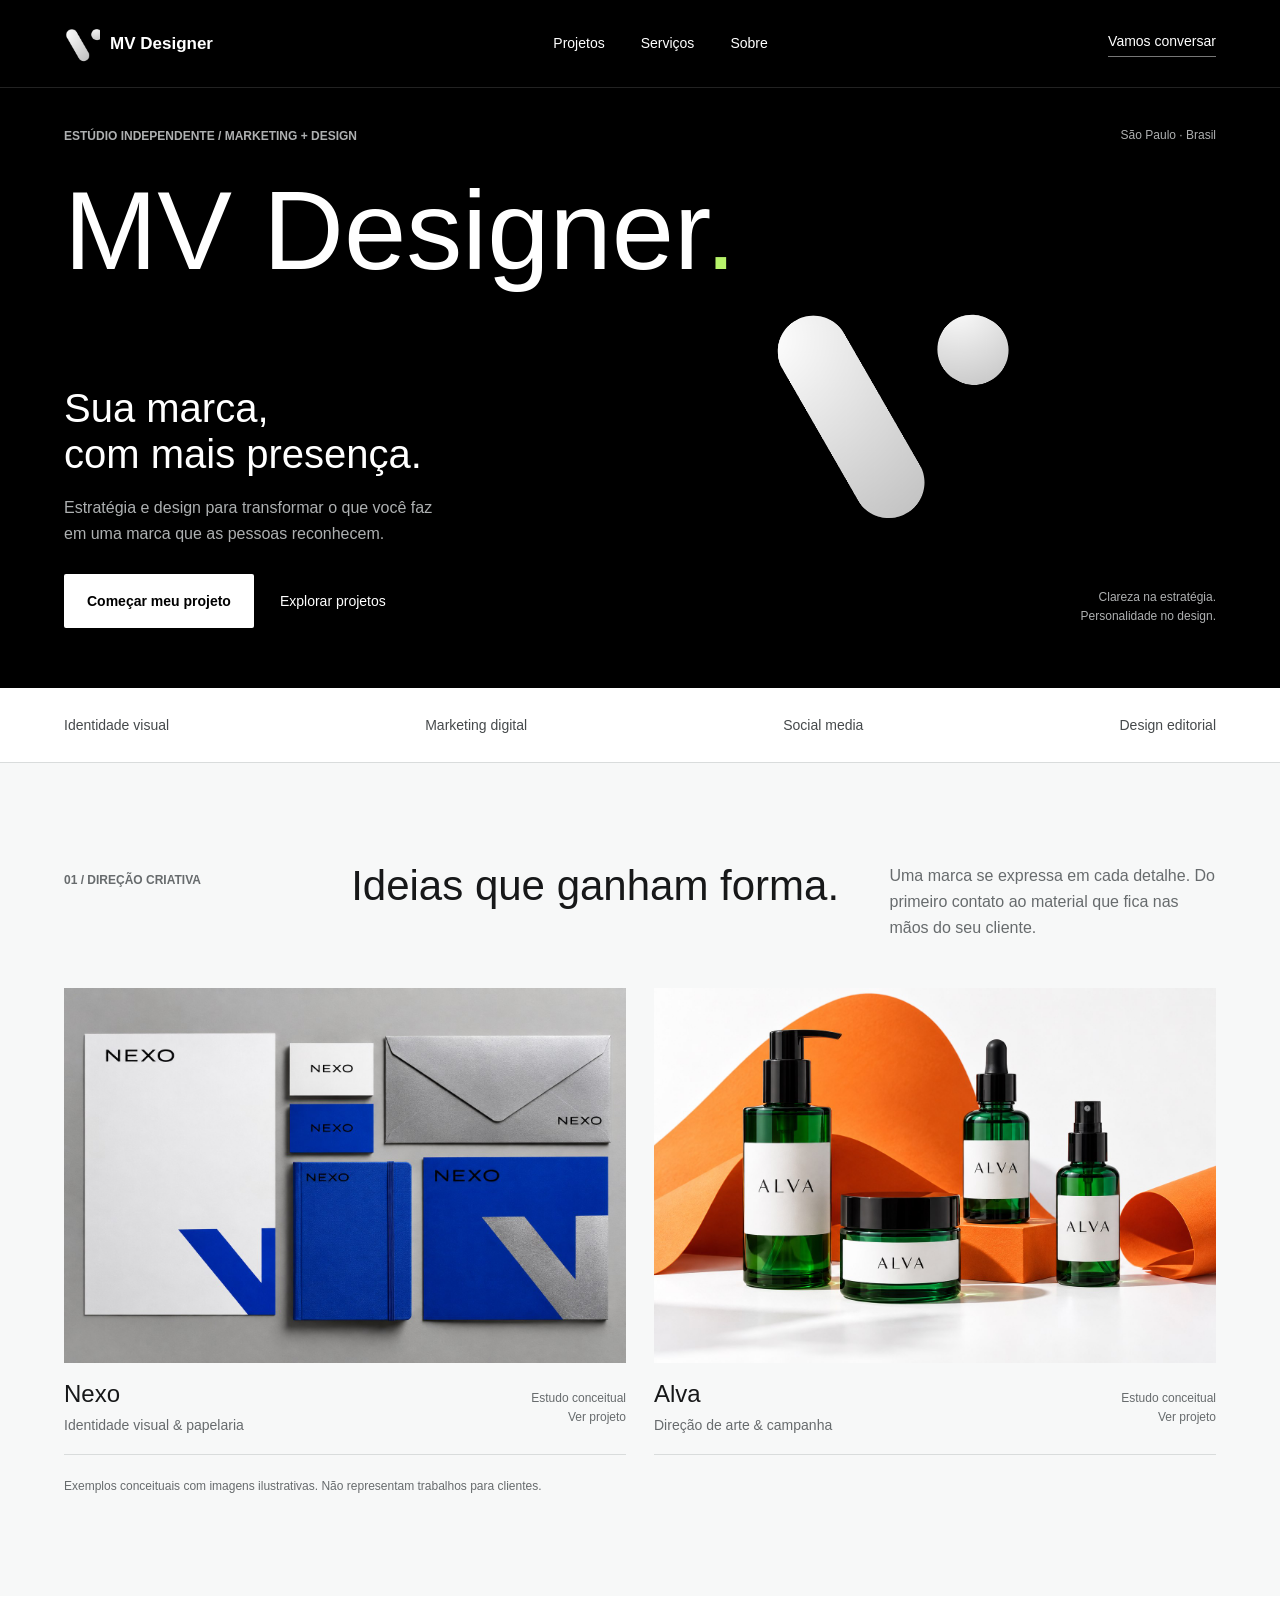
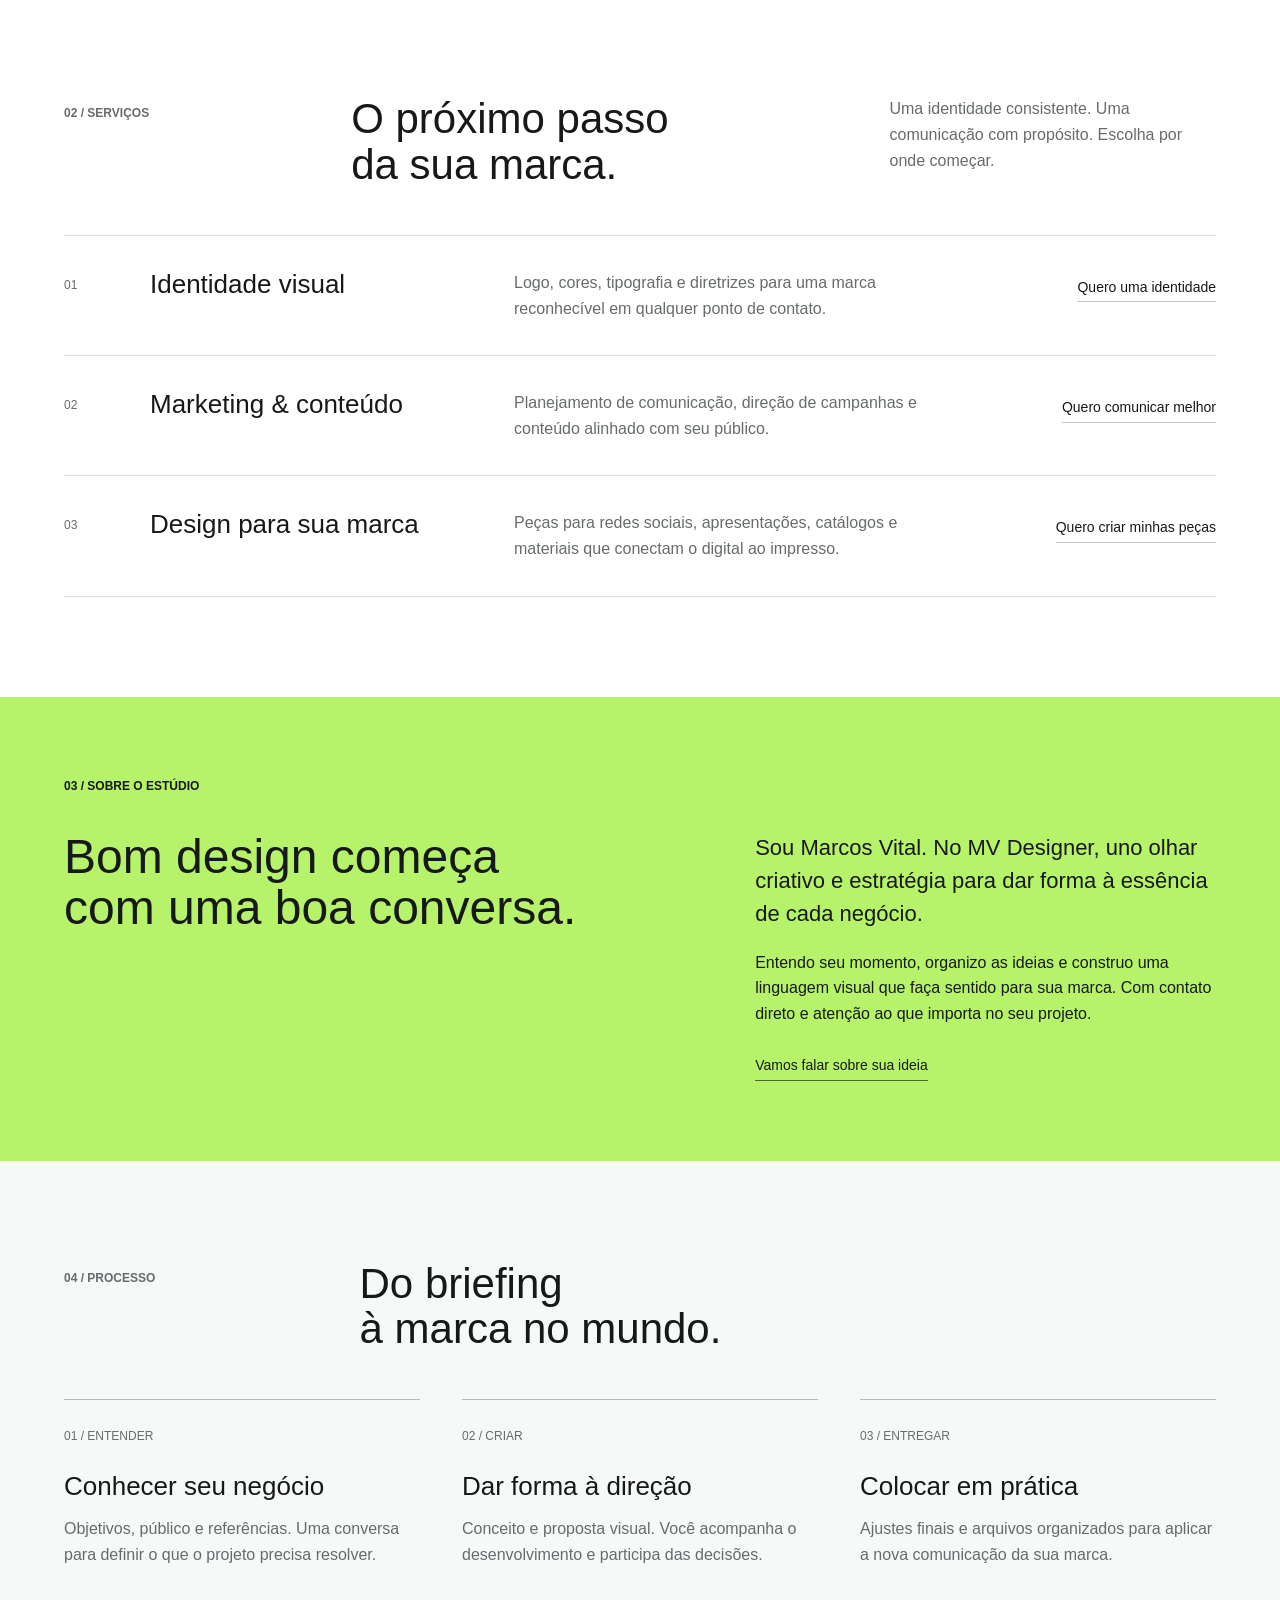
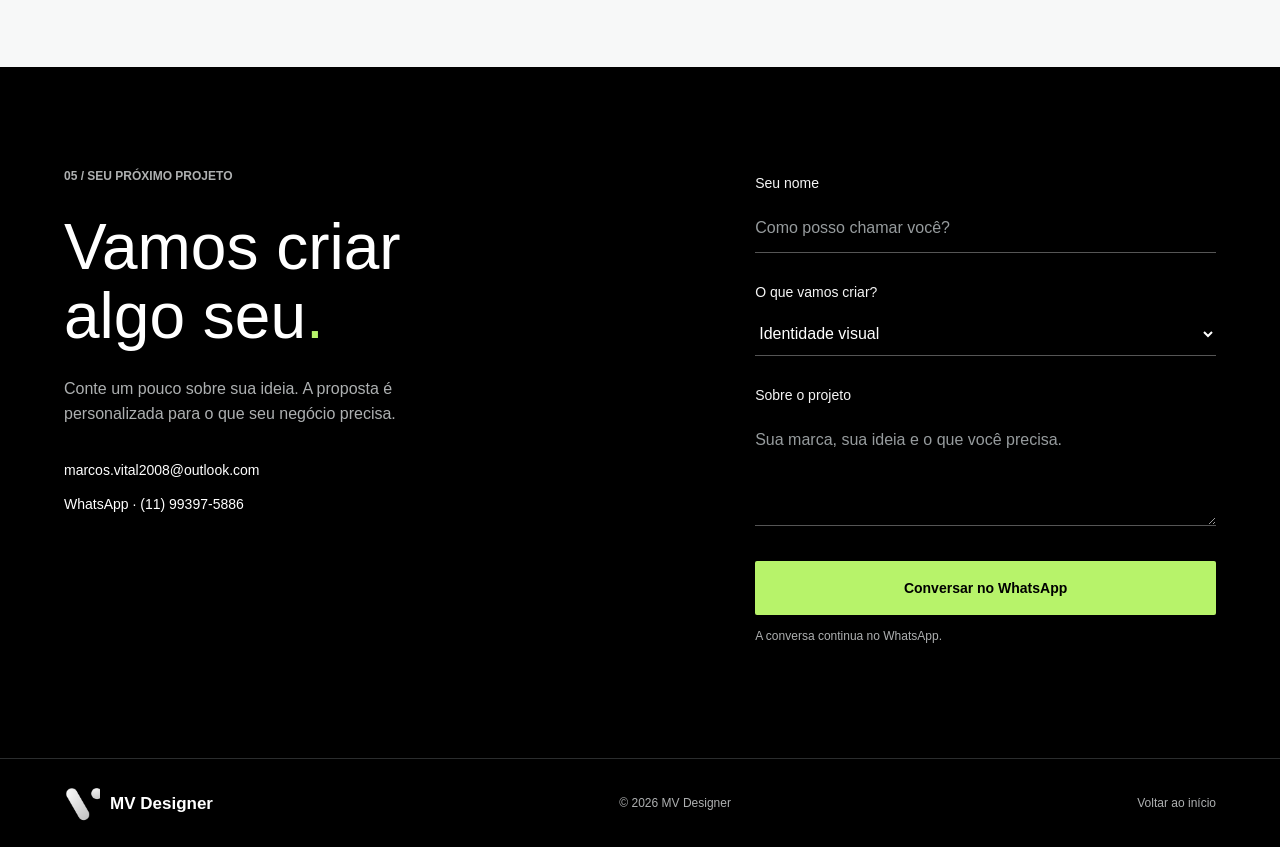
==== index.html @ a76a2c92 "Create MV Designer marketing and design website" ====
<!doctype html>
<html lang="pt-BR">
<head>
  <meta charset="utf-8">
  <meta name="viewport" content="width=device-width, initial-scale=1">
  <meta name="theme-color" content="#000000">
  <meta name="description" content="MV Designer: identidade visual, design e marketing para dar clareza à sua marca. Conheça os serviços e solicite um orçamento.">
  <title>MV Designer | Marketing & Design</title>
  <link rel="icon" type="image/png" href="assets/logo.png">
  <link rel="stylesheet" href="styles.css">
</head>
<body>
  <a class="skip-link" href="#conteudo">Pular para o conteúdo</a>
  <header class="site-header">
    <div class="scroll-progress" aria-hidden="true"></div>
    <a class="brand" href="#inicio" aria-label="MV Designer, início"><span class="brand-mark"><img src="assets/logo.png" alt="" width="1080" height="1080"></span><span>MV Designer</span></a>
    <nav class="desktop-nav" aria-label="Navegação principal"><a href="#projetos">Projetos</a><a href="#servicos">Serviços</a><a href="#sobre">Sobre</a></nav>
    <a class="header-cta" href="#contato">Vamos conversar</a>
    <button class="menu-toggle" type="button" aria-label="Abrir menu" aria-controls="mobile-menu" aria-expanded="false"><span></span><span></span></button>
    <nav class="mobile-nav" id="mobile-menu" aria-label="Navegação móvel" hidden><a href="#projetos">Projetos</a><a href="#servicos">Serviços</a><a href="#sobre">Sobre</a><a href="#contato">Vamos conversar</a></nav>
  </header>
  <main id="conteudo">
    <section class="hero" id="inicio" aria-labelledby="hero-title">
      <img class="hero-logo" src="assets/logo.png" alt="" width="1080" height="1080" fetchpriority="high">
      <div class="hero-top"><p class="eyebrow">ESTÚDIO INDEPENDENTE / MARKETING + DESIGN</p><span class="hero-index">São Paulo · Brasil</span></div>
      <h1 id="hero-title">MV Designer<span class="title-period">.</span></h1>
      <div class="hero-bottom"><div class="hero-copy"><h2>Sua marca,<br>com mais presença.</h2><p>Estratégia e design para transformar o que você faz em uma marca que as pessoas reconhecem.</p><div class="hero-actions"><a class="button button-light" href="#contato">Começar meu projeto</a><a class="text-link" href="#projetos">Explorar projetos</a></div></div><p class="hero-caption">Clareza na estratégia.<br>Personalidade no design.</p></div>
    </section>
    <div class="expertise-band" aria-label="Especialidades"><span>Identidade visual</span><span>Marketing digital</span><span>Social media</span><span>Design editorial</span></div>
    <section class="section projects" id="projetos" aria-labelledby="projects-title">
      <div class="section-heading"><p class="eyebrow">01 / DIREÇÃO CRIATIVA</p><h2 id="projects-title">Ideias que ganham forma.</h2><p>Uma marca se expressa em cada detalhe. Do primeiro contato ao material que fica nas mãos do seu cliente.</p></div>
      <div class="project-grid">
        <article class="project-card"><button type="button" class="project-open" data-project="nexo" aria-label="Ver estudo conceitual Nexo"><div class="project-image"><img src="assets/nexo.jpg" alt="Papelaria Nexo em azul, branco e prata, com cartões e envelope" width="1536" height="1024" loading="lazy"></div><div class="project-info"><div><h3>Nexo</h3><p>Identidade visual & papelaria</p></div><span>Estudo conceitual<br>Ver projeto</span></div></button></article>
        <article class="project-card"><button type="button" class="project-open" data-project="alva" aria-label="Ver estudo conceitual Alva"><div class="project-image"><img src="assets/alva.jpg" alt="Conceito Alva com frascos verdes e composição laranja em fundo branco" width="1536" height="1024" loading="lazy"></div><div class="project-info"><div><h3>Alva</h3><p>Direção de arte & campanha</p></div><span>Estudo conceitual<br>Ver projeto</span></div></button></article>
      </div>
      <p class="project-note">Exemplos conceituais com imagens ilustrativas. Não representam trabalhos para clientes.</p>
    </section>
    <section class="section services" id="servicos" aria-labelledby="services-title"><div class="section-heading"><p class="eyebrow">02 / SERVIÇOS</p><h2 id="services-title">O próximo passo<br>da sua marca.</h2><p>Uma identidade consistente. Uma comunicação com propósito. Escolha por onde começar.</p></div><div class="service-list"><article class="service-row"><span class="service-number">01</span><h3>Identidade visual</h3><p>Logo, cores, tipografia e diretrizes para uma marca reconhecível em qualquer ponto de contato.</p><a class="service-link" href="#contato" data-service="Identidade visual">Quero uma identidade</a></article><article class="service-row"><span class="service-number">02</span><h3>Marketing & conteúdo</h3><p>Planejamento de comunicação, direção de campanhas e conteúdo alinhado com seu público.</p><a class="service-link" href="#contato" data-service="Marketing e conteúdo">Quero comunicar melhor</a></article><article class="service-row"><span class="service-number">03</span><h3>Design para sua marca</h3><p>Peças para redes sociais, apresentações, catálogos e materiais que conectam o digital ao impresso.</p><a class="service-link" href="#contato" data-service="Design gráfico e editorial">Quero criar minhas peças</a></article></div></section>
    <section class="section about" id="sobre" aria-labelledby="about-title"><p class="eyebrow">03 / SOBRE O ESTÚDIO</p><div class="about-layout"><h2 id="about-title">Bom design começa<br>com uma boa conversa.</h2><div><p class="about-lead">Sou Marcos Vital. No MV Designer, uno olhar criativo e estratégia para dar forma à essência de cada negócio.</p><p>Entendo seu momento, organizo as ideias e construo uma linguagem visual que faça sentido para sua marca. Com contato direto e atenção ao que importa no seu projeto.</p><a class="text-link" href="#contato">Vamos falar sobre sua ideia</a></div></div></section>
    <section class="section process" aria-labelledby="process-title"><div class="section-heading"><p class="eyebrow">04 / PROCESSO</p><h2 id="process-title">Do briefing<br>à marca no mundo.</h2></div><ol class="process-list"><li><span>01 / ENTENDER</span><h3>Conhecer seu negócio</h3><p>Objetivos, público e referências. Uma conversa para definir o que o projeto precisa resolver.</p></li><li><span>02 / CRIAR</span><h3>Dar forma à direção</h3><p>Conceito e proposta visual. Você acompanha o desenvolvimento e participa das decisões.</p></li><li><span>03 / ENTREGAR</span><h3>Colocar em prática</h3><p>Ajustes finais e arquivos organizados para aplicar a nova comunicação da sua marca.</p></li></ol></section>
    <section class="section contact" id="contato" aria-labelledby="contact-title"><div class="contact-intro"><p class="eyebrow">05 / SEU PRÓXIMO PROJETO</p><h2 id="contact-title">Vamos criar<br>algo seu<span>.</span></h2><p>Conte um pouco sobre sua ideia. A proposta é personalizada para o que seu negócio precisa.</p><a class="contact-detail" href="mailto:marcos.vital2008@outlook.com">marcos.vital2008@outlook.com</a><a class="contact-detail" href="https://wa.me/5511993975886" target="_blank" rel="noopener noreferrer">WhatsApp · (11) 99397-5886</a></div><form id="brief-form" class="brief-form"><div class="field"><label for="name">Seu nome</label><input id="name" name="name" autocomplete="name" placeholder="Como posso chamar você?" maxlength="100" required></div><div class="field"><label for="service">O que vamos criar?</label><select id="service" name="service"><option>Identidade visual</option><option>Marketing e conteúdo</option><option>Design gráfico e editorial</option><option>Um projeto completo</option><option>Ainda quero conversar</option></select></div><div class="field"><label for="message">Sobre o projeto</label><textarea id="message" name="message" rows="3" maxlength="2000" placeholder="Sua marca, sua ideia e o que você precisa." required></textarea></div><button class="button button-accent" type="submit">Conversar no WhatsApp</button><p class="form-note">A conversa continua no WhatsApp.</p><p class="form-status" id="form-status" role="status"></p></form></section>
  </main>
  <footer class="site-footer"><a class="brand" href="#inicio"><span class="brand-mark"><img src="assets/logo.png" alt="" width="1080" height="1080" loading="lazy"></span><span>MV Designer</span></a><p>© <span id="year">2026</span> MV Designer</p><a href="#inicio">Voltar ao início</a></footer>
  <dialog id="project-dialog" class="project-dialog" aria-labelledby="dialog-title"><button class="dialog-close" type="button" aria-label="Fechar projeto"><span></span><span></span></button><img id="dialog-image" src="assets/logo.png" alt="" width="1536" height="1024"><div class="dialog-content"><p class="eyebrow">ESTUDO CONCEITUAL</p><h2 id="dialog-title"></h2><p id="dialog-description"></p><a class="button button-dark" href="#contato" id="dialog-contact">Quero um projeto assim</a></div></dialog>
  <script src="script.js" defer></script>
</body>
</html>
---- styles.css ----
:root{--black:#000;--ink:#171819;--paper:#f7f8f8;--white:#fff;--muted:#676b6d;--line:#d9dcdc;--accent:#b7f36a;--ease:cubic-bezier(.22,1,.36,1)}
*{box-sizing:border-box;letter-spacing:0}html{scroll-behavior:smooth;scroll-padding-top:90px}body{margin:0;background:var(--paper);color:var(--ink);font-family:Arial,Helvetica,sans-serif;font-size:16px;line-height:1.6}button,input,select,textarea{font:inherit}button,a,input,select,textarea{-webkit-tap-highlight-color:transparent}button,a{touch-action:manipulation}a{color:inherit;text-decoration:none}button{cursor:pointer}img{display:block;max-width:100%}h1,h2,h3,p{margin:0}h1,h2,h3{line-height:1.08;font-weight:500}a:focus-visible,button:focus-visible{outline:3px solid #619526;outline-offset:6px}input:focus-visible,select:focus-visible,textarea:focus-visible{outline:2px solid var(--accent);outline-offset:4px}.skip-link{position:fixed;top:8px;left:8px;padding:12px 20px;background:var(--accent);color:#000;z-index:100;transform:translateY(-160%)}.skip-link:focus{transform:translateY(0)}[hidden]{display:none!important}
.site-header{height:88px;background:var(--black);color:var(--white);display:flex;align-items:center;justify-content:space-between;padding:0 5%;position:sticky;top:0;z-index:20;border-bottom:1px solid #222}.brand{display:flex;align-items:center;gap:10px;font-weight:600;font-size:17px;white-space:nowrap}.brand-mark{position:relative;display:block;width:36px;height:36px;overflow:hidden;flex:none}.brand-mark img{width:88px;height:88px;max-width:none;position:absolute;left:-21px;top:-27px}.desktop-nav{display:flex;gap:36px;font-size:14px}.desktop-nav a,.header-cta,.text-link,.service-link,.site-footer>a:last-child{position:relative}.desktop-nav a:after,.header-cta:after,.text-link:after,.service-link:after{content:"";position:absolute;left:0;bottom:-5px;width:100%;height:1px;background:currentColor;transform:scaleX(0);transform-origin:left;transition:transform .3s}.desktop-nav a:hover:after,.header-cta:hover:after,.text-link:hover:after,.service-link:hover:after{transform:scaleX(1)}.header-cta{font-size:14px;border-bottom:1px solid #777;padding-bottom:4px}.menu-toggle{display:none;background:none;border:0;color:inherit;width:44px;height:44px;padding:10px}.menu-toggle span{display:block;width:24px;height:1px;margin:7px 0;background:currentColor;transition:transform .25s}.mobile-nav{position:absolute;top:100%;left:0;right:0;background:#000;border-bottom:1px solid #333;padding:24px 6%;display:grid;gap:18px}.menu-toggle[aria-expanded=true] span:first-child{transform:translateY(4px) rotate(45deg)}.menu-toggle[aria-expanded=true] span:last-child{transform:translateY(-4px) rotate(-45deg)}
.hero{position:relative;isolation:isolate;background:var(--black);color:var(--white);padding:38px 5% 46px;min-height:600px;overflow:hidden}.hero-logo{position:absolute;z-index:-1;right:7%;top:35px;width:560px;height:560px;object-fit:contain;pointer-events:none}.hero-top{display:flex;align-items:center;justify-content:space-between;gap:20px}.eyebrow{font-size:12px;font-weight:600;line-height:1.5}.hero-top .eyebrow,.hero-index{color:#aeb0b1}.hero-index{font-size:12px}.hero h1{font-size:112px;font-weight:500;line-height:1.15;margin-top:22px;position:relative}.title-period{color:var(--accent)}.hero-bottom{display:flex;align-items:flex-end;justify-content:space-between;gap:32px;margin-top:90px}.hero-copy{max-width:460px}.hero-copy h2{font-size:40px;line-height:1.14;margin-bottom:18px}.hero-copy p{color:#adb0b1;max-width:390px;font-size:16px}.hero-actions{display:flex;align-items:center;gap:26px;margin-top:28px}.button{display:inline-flex;align-items:center;justify-content:center;padding:16px 22px;min-height:54px;font-size:14px;font-weight:600;border:1px solid transparent;border-radius:2px;text-align:center;line-height:1.35;transition:background .25s,transform .25s;max-width:100%}.button:hover{transform:translateY(-3px)}.button-light{background:#fff;color:#000}.button-light:hover{background:var(--accent)}.button-accent{background:var(--accent);color:#000}.button-accent:hover{background:#ccff92}.button-dark{background:#000;color:#fff}.text-link{font-size:14px;display:inline-block}.hero-caption{font-size:12px;text-align:right;color:#aeb0b1;padding-bottom:2px}.expertise-band{display:flex;justify-content:space-between;gap:20px;padding:26px 5%;border-bottom:1px solid var(--line);font-size:14px;color:#45494b;background:#fff}.expertise-band span{white-space:nowrap}
.section{padding:100px 5%;scroll-margin-top:10px}.section-heading{display:grid;grid-template-columns:1fr 2fr 1.3fr;align-items:start;gap:36px;margin-bottom:48px}.section-heading .eyebrow{padding-top:8px;color:var(--muted)}.section-heading h2{font-size:42px;max-width:600px}.section-heading>p:last-child{color:var(--muted);font-size:16px}.project-grid{display:grid;grid-template-columns:1fr 1fr;gap:28px}.project-card{min-width:0}.project-open{display:block;width:100%;padding:0;border:0;text-align:left;background:transparent;color:inherit}.project-image{overflow:hidden;aspect-ratio:3/2;background:#dce0e1}.project-image img{width:100%;height:100%;object-fit:cover;transition:transform .8s var(--ease)}.project-open:hover img{transform:scale(1.045)}.project-info{display:flex;justify-content:space-between;gap:20px;padding:18px 0;border-bottom:1px solid var(--line)}.project-info h3{font-size:24px;margin-bottom:7px}.project-info p{font-size:14px;color:var(--muted)}.project-info>span{font-size:12px;color:var(--muted);align-self:center;text-align:right}.project-note{font-size:12px;color:var(--muted);margin-top:22px}.services{background:#fff}.service-list{border-top:1px solid var(--line)}.service-row{display:grid;grid-template-columns:60px 1.3fr 1.6fr 1fr;gap:26px;padding:34px 0;border-bottom:1px solid var(--line);align-items:start;transition:padding .3s}.service-number{font-size:12px;color:var(--muted);padding-top:6px}.service-row h3{font-size:26px;line-height:1.15}.service-row p{color:var(--muted);max-width:460px}.service-link{font-size:14px;justify-self:end;margin-top:6px;padding-bottom:3px;border-bottom:1px solid #c3c7c7}.about{background:var(--accent);padding-top:80px;padding-bottom:80px}.about>.eyebrow{margin-bottom:36px}.about-layout{display:grid;grid-template-columns:1.2fr 1fr;gap:12%}.about h2{font-size:48px}.about-layout p{max-width:520px}.about-lead{font-size:22px;line-height:1.5;margin-bottom:20px}.about .text-link{margin-top:28px;border-bottom:1px solid #4c692e;padding-bottom:3px}.process .section-heading{grid-template-columns:1fr 3.3fr}.process-list{list-style:none;padding:0;margin:0;display:grid;grid-template-columns:repeat(3,1fr);gap:42px}.process-list li{border-top:1px solid #b5b9b9;padding-top:22px}.process-list span{font-size:12px;color:var(--muted)}.process-list h3{font-size:26px;margin:24px 0 16px}.process-list p{max-width:390px;color:var(--muted)}
.contact{display:grid;grid-template-columns:1.2fr 1fr;gap:12%;background:#000;color:#fff}.contact .eyebrow{color:#aeb0b1;margin-bottom:28px}.contact h2{font-size:64px;margin-bottom:24px}.contact h2 span{color:var(--accent)}.contact-intro>p:not(.eyebrow){color:#adb0b1;max-width:360px;margin-bottom:32px}.contact-detail{display:block;max-width:100%;overflow-wrap:anywhere;font-size:14px;margin-top:12px}.contact-detail:hover{text-decoration:underline}.brief-form{padding-top:5px}.field{margin-bottom:28px}.field label{display:block;font-size:14px;margin-bottom:9px;color:#f5f5f5}.field input,.field select,.field textarea{width:100%;background:#000;border:0;border-bottom:1px solid #555;border-radius:0;color:#fff;padding:12px 0;line-height:1.5}.field textarea{resize:vertical;min-height:110px}.field input::placeholder,.field textarea::placeholder{color:#969b9d;opacity:1}.field select{padding-right:25px}.brief-form .button{width:100%}.form-note{color:#aeb0b1;font-size:12px;margin-top:12px}.form-status{font-size:14px;color:var(--accent);margin-top:12px}.site-footer{background:#000;color:#aeb0b1;border-top:1px solid #2b2d2e;display:flex;align-items:center;justify-content:space-between;padding:26px 5%;gap:24px}.site-footer .brand{color:#fff}.site-footer p,.site-footer>a:last-child{font-size:12px}.site-footer>a:last-child:hover{text-decoration:underline}
.project-dialog{padding:0;border:0;border-radius:4px;max-width:820px;width:calc(100% - 40px);max-height:90svh;overflow:auto;background:#fff;color:var(--ink)}.project-dialog::backdrop{background:rgba(0,0,0,.8);backdrop-filter:blur(5px)}.project-dialog>img{width:100%;aspect-ratio:3/2;object-fit:cover}.dialog-content{padding:30px}.dialog-content h2{font-size:34px;margin:12px 0 18px}.dialog-content>p:last-of-type{color:var(--muted);margin-bottom:25px}.dialog-close{position:absolute;right:14px;top:14px;width:44px;height:44px;background:#000;color:#fff;border:1px solid #666;border-radius:2px;display:flex;align-items:center;justify-content:center}.dialog-close span{position:absolute;width:18px;height:1px;background:currentColor;transform:rotate(45deg)}.dialog-close span:last-child{transform:rotate(-45deg)}body.dialog-open{overflow:hidden}
@media(min-width:1600px){.hero{min-height:690px;padding-top:44px}.hero h1{font-size:128px}.hero-bottom{margin-top:110px}.hero-logo{width:650px;height:650px;right:12%;top:25px}}
@media(max-width:1100px){.hero h1{font-size:88px}.hero-logo{right:0;width:500px;height:500px;top:45px}.hero-copy{max-width:400px}.section-heading{grid-template-columns:1fr 2fr}.section-heading>p:last-child{grid-column:2}.section-heading h2{font-size:38px}.service-row{grid-template-columns:40px 1fr 1.3fr}.service-link{grid-column:3;justify-self:start;margin-top:0}.about-layout,.contact{gap:7%}.about h2{font-size:40px}.contact h2{font-size:54px}}
@media(max-width:760px){html{scroll-padding-top:76px}.site-header{height:76px;padding:0 6%}.desktop-nav,.header-cta{display:none}.menu-toggle{display:block}.hero{padding:30px 6% 32px;min-height:650px}.hero-index,.hero-caption{display:none}.hero-top .eyebrow{font-size:12px;max-width:230px}.hero h1{font-size:54px;margin-top:20px;line-height:1.1}.hero-logo{width:320px;height:320px;right:-5px;top:112px}.hero-bottom{margin-top:220px}.hero-copy h2{font-size:32px;margin-bottom:14px}.hero-copy p{max-width:360px}.hero-actions{gap:20px;flex-wrap:wrap;margin-top:24px}.expertise-band{display:grid;grid-template-columns:1fr 1fr;gap:10px 18px;padding:22px 6%;font-size:12px}.section{padding:64px 6%}.section-heading,.process .section-heading{display:block;margin-bottom:32px}.section-heading .eyebrow{margin-bottom:20px;padding:0}.section-heading h2{font-size:34px;margin-bottom:22px}.section-heading>p:last-child{max-width:440px}.project-grid{grid-template-columns:1fr;gap:32px}.project-info h3{font-size:22px}.service-row{grid-template-columns:26px 1fr;gap:14px;padding:28px 0}.service-row h3{font-size:24px}.service-row p,.service-link{grid-column:2}.about-layout,.contact{grid-template-columns:1fr;gap:32px}.about h2{font-size:34px}.about-lead{font-size:20px}.process-list{grid-template-columns:1fr;gap:28px}.process-list h3{margin-top:15px;font-size:24px}.contact h2{font-size:48px}.contact-detail{font-size:14px}.brief-form{padding-top:12px}.site-footer{padding:26px 6%;display:grid;grid-template-columns:1fr auto;gap:22px}.site-footer .brand{grid-column:1/-1}.project-dialog{width:calc(100% - 24px)}.dialog-content{padding:24px}.dialog-content h2{font-size:28px}}
@media(max-width:380px){.hero h1{font-size:46px}.hero-actions{gap:18px}.hero{min-height:700px}.hero-logo{right:-25px}.hero-bottom{margin-top:220px}.button{padding:16px 18px}.hero-actions .text-link{font-size:14px}}
.scroll-progress{position:absolute;bottom:-1px;left:0;width:100%;height:2px;background:var(--accent);transform:scaleX(0);transform-origin:left;pointer-events:none}.hero-logo{transform:translateY(var(--parallax,0px))}.has-motion .hero-top,.has-motion .hero h1,.has-motion .hero-copy,.has-motion .hero-caption{animation:enter .95s var(--ease) both}.has-motion .hero-top{animation-delay:.08s}.has-motion .hero h1{animation-delay:.2s}.has-motion .hero-copy{animation-delay:.38s}.has-motion .hero-caption{animation-delay:.5s}.has-motion .hero-logo{animation:logo-enter 1.3s ease both}.has-motion .reveal{opacity:0;transform:translateY(28px);transition:opacity .8s var(--ease),transform .8s var(--ease);transition-delay:var(--reveal-delay,0ms)}.has-motion .reveal.is-visible{opacity:1;transform:translateY(0)}@keyframes enter{from{opacity:0;transform:translateY(28px)}to{opacity:1;transform:translateY(0)}}@keyframes logo-enter{from{opacity:0}to{opacity:1}}
@media(max-width:760px){.hero-top .eyebrow{max-width:none}}
@media(max-width:760px) and (max-height:740px){.hero{padding-top:24px;padding-bottom:24px;min-height:0}.hero h1{font-size:46px}.hero-logo{width:250px;height:250px;top:90px;right:0}.hero-bottom{margin-top:110px}.hero-copy h2{font-size:28px}.hero-actions{margin-top:20px}}
@media(max-width:350px){.hero h1{font-size:42px}.hero-actions{gap:14px}}
@media(prefers-reduced-motion:reduce){html{scroll-behavior:auto}*,*::before,*::after{animation:none!important;transition:none!important}.has-motion .reveal{opacity:1;transform:none}.hero-logo{transform:none}}
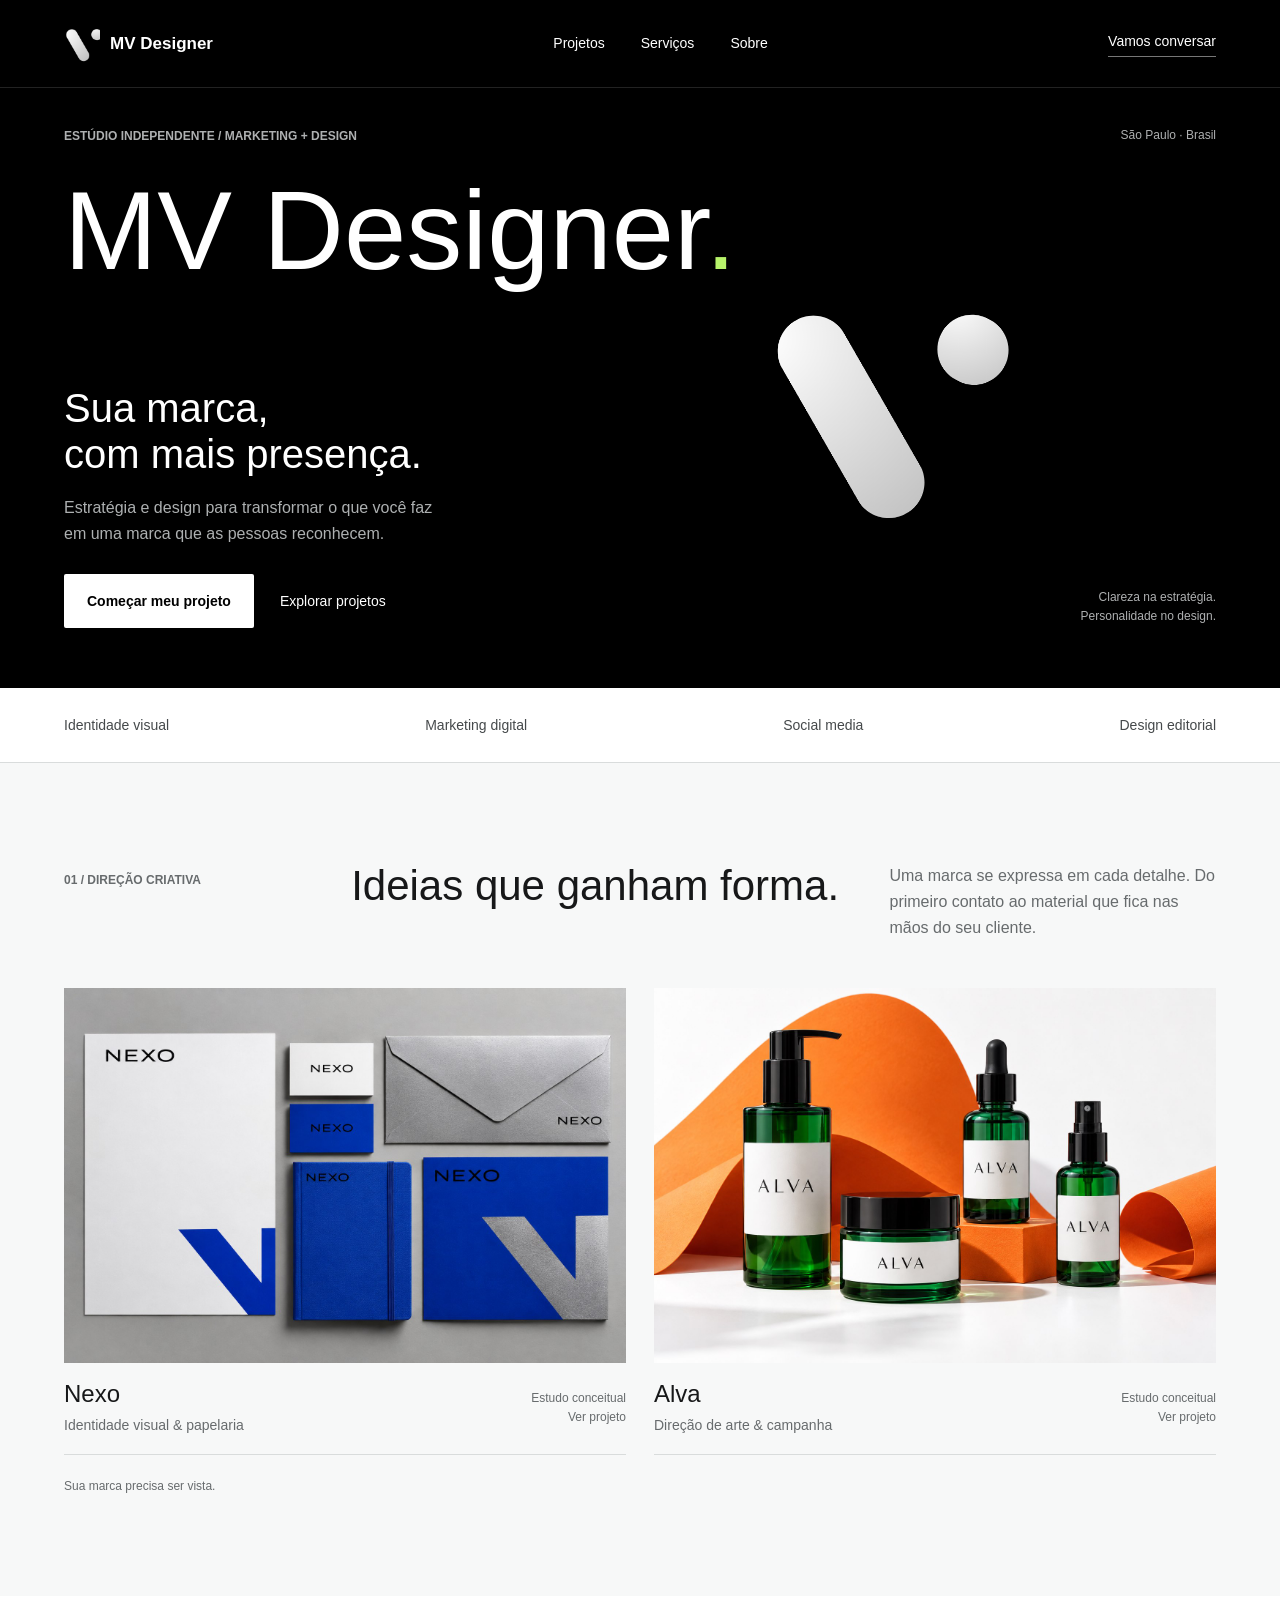
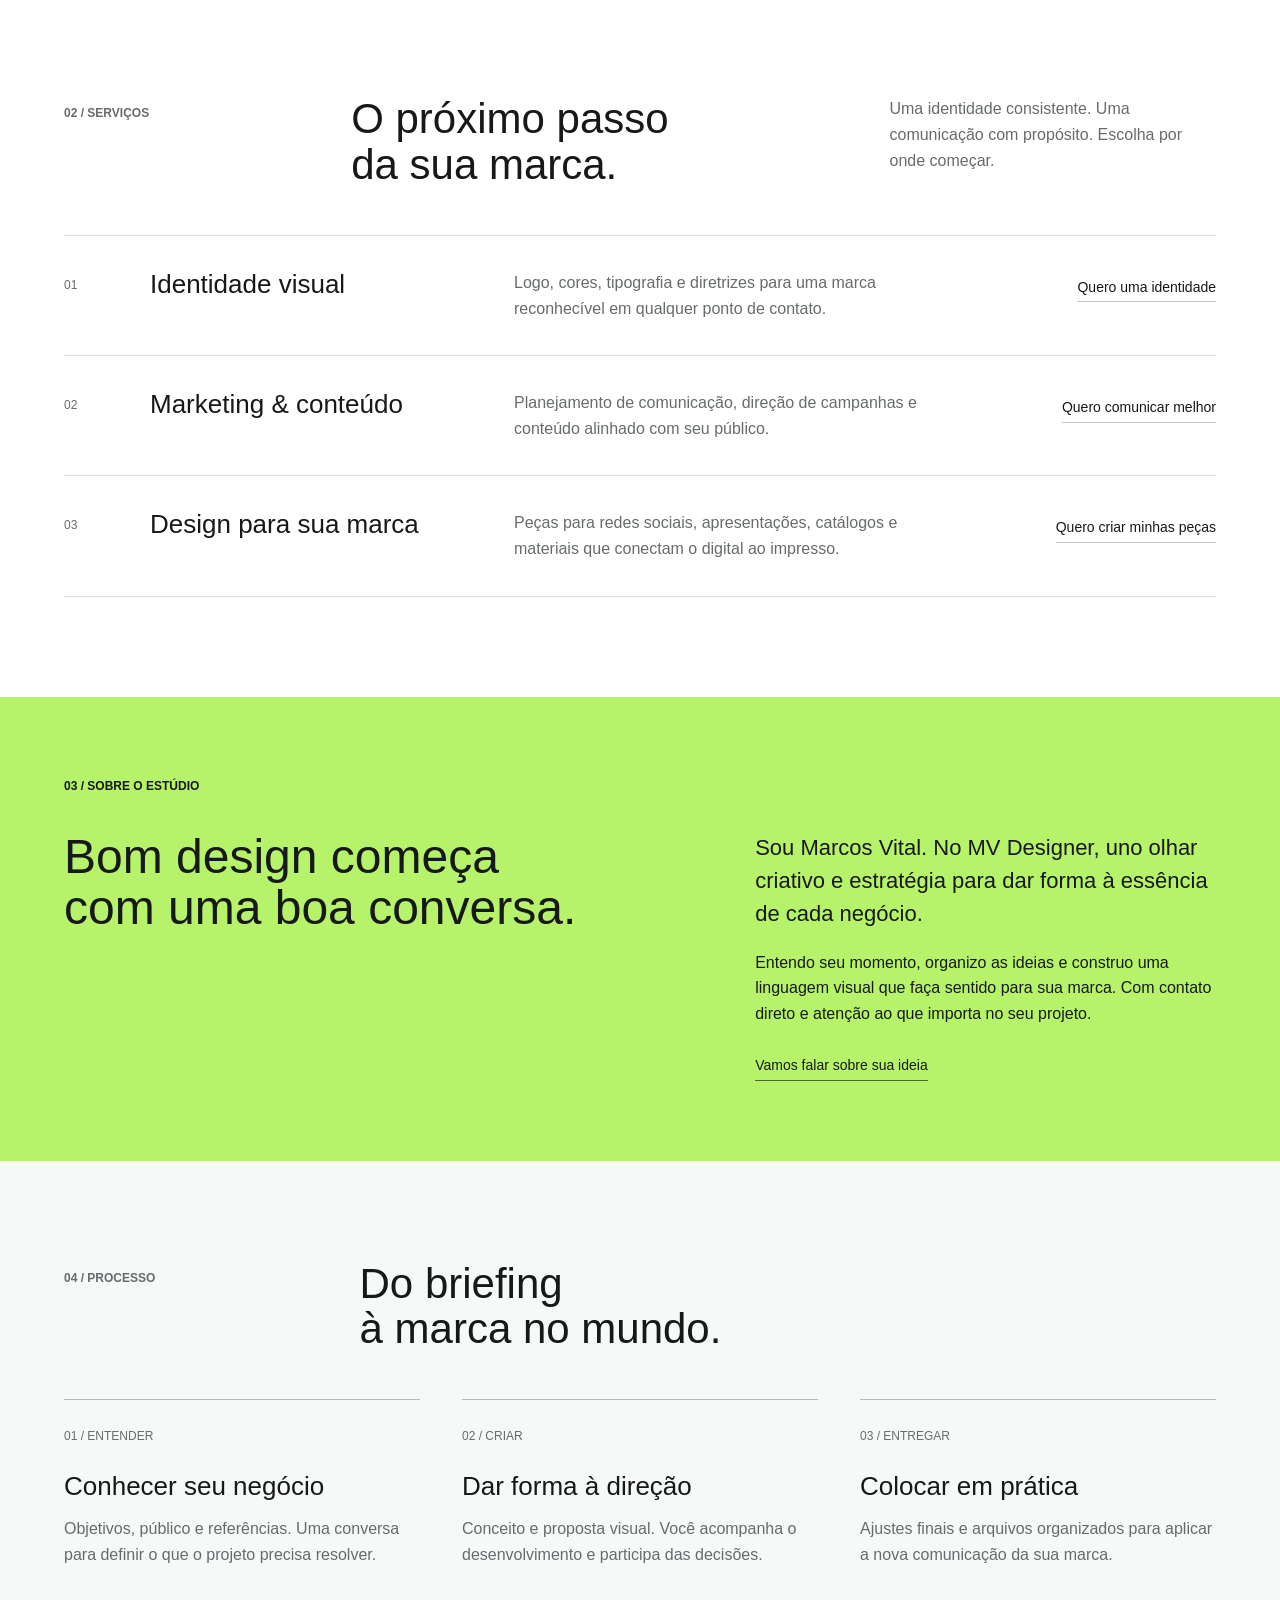
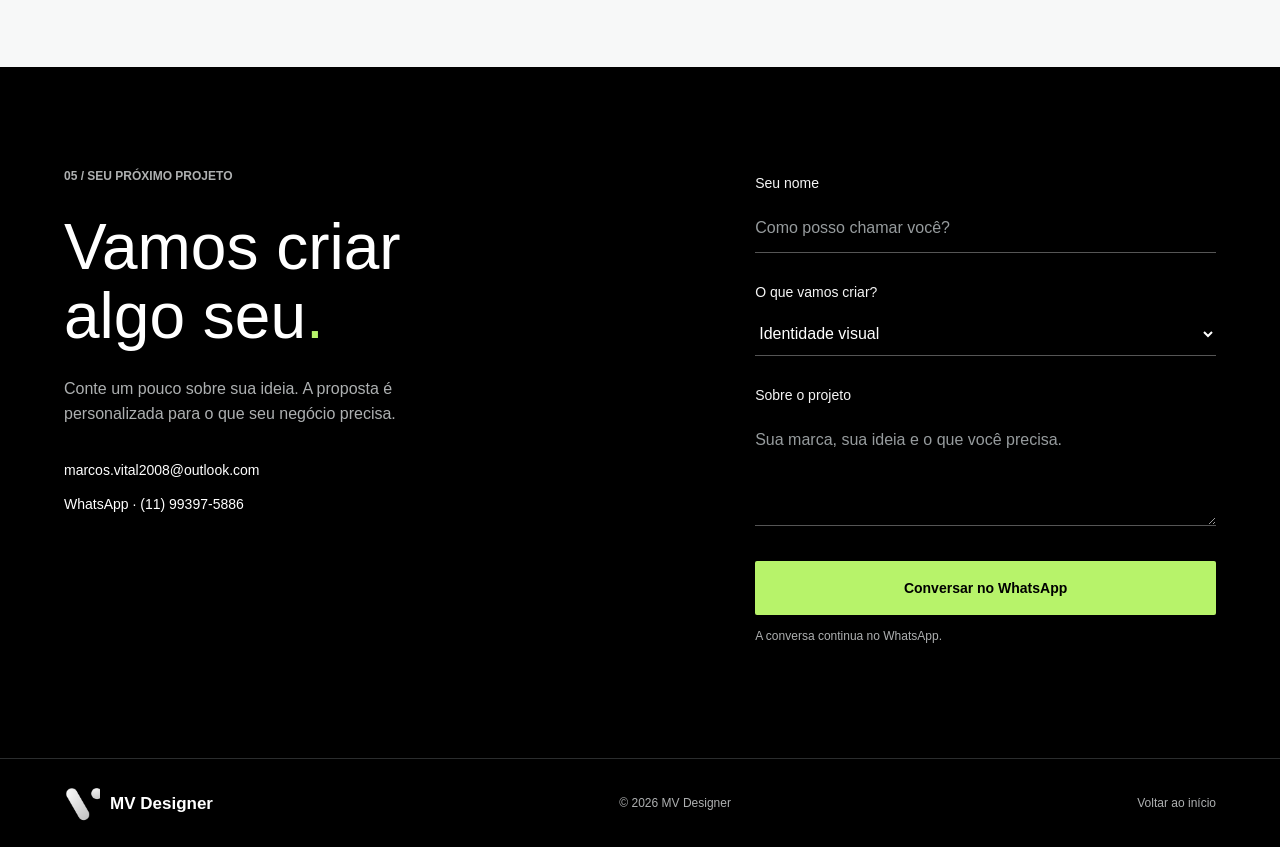
==== commit 83bae8fe: "Update project note in index.html" ====
--- a/index.html
+++ b/index.html
@@ -7,7 +7,7 @@
   <meta name="description" content="MV Designer: identidade visual, design e marketing para dar clareza à sua marca. Conheça os serviços e solicite um orçamento.">
   <title>MV Designer | Marketing & Design</title>
   <link rel="icon" type="image/png" href="assets/logo.png">
-  <link rel="stylesheet" href="styles.css">
+  <link rel="stylesheet" href="styles.css?v=2">
 </head>
 <body>
   <a class="skip-link" href="#conteudo">Pular para o conteúdo</a>
@@ -33,7 +33,7 @@
         <article class="project-card"><button type="button" class="project-open" data-project="nexo" aria-label="Ver estudo conceitual Nexo"><div class="project-image"><img src="assets/nexo.jpg" alt="Papelaria Nexo em azul, branco e prata, com cartões e envelope" width="1536" height="1024" loading="lazy"></div><div class="project-info"><div><h3>Nexo</h3><p>Identidade visual & papelaria</p></div><span>Estudo conceitual<br>Ver projeto</span></div></button></article>
         <article class="project-card"><button type="button" class="project-open" data-project="alva" aria-label="Ver estudo conceitual Alva"><div class="project-image"><img src="assets/alva.jpg" alt="Conceito Alva com frascos verdes e composição laranja em fundo branco" width="1536" height="1024" loading="lazy"></div><div class="project-info"><div><h3>Alva</h3><p>Direção de arte & campanha</p></div><span>Estudo conceitual<br>Ver projeto</span></div></button></article>
       </div>
-      <p class="project-note">Exemplos conceituais com imagens ilustrativas. Não representam trabalhos para clientes.</p>
+      <p class="project-note">Sua marca precisa ser vista.</p>
     </section>
     <section class="section services" id="servicos" aria-labelledby="services-title"><div class="section-heading"><p class="eyebrow">02 / SERVIÇOS</p><h2 id="services-title">O próximo passo<br>da sua marca.</h2><p>Uma identidade consistente. Uma comunicação com propósito. Escolha por onde começar.</p></div><div class="service-list"><article class="service-row"><span class="service-number">01</span><h3>Identidade visual</h3><p>Logo, cores, tipografia e diretrizes para uma marca reconhecível em qualquer ponto de contato.</p><a class="service-link" href="#contato" data-service="Identidade visual">Quero uma identidade</a></article><article class="service-row"><span class="service-number">02</span><h3>Marketing & conteúdo</h3><p>Planejamento de comunicação, direção de campanhas e conteúdo alinhado com seu público.</p><a class="service-link" href="#contato" data-service="Marketing e conteúdo">Quero comunicar melhor</a></article><article class="service-row"><span class="service-number">03</span><h3>Design para sua marca</h3><p>Peças para redes sociais, apresentações, catálogos e materiais que conectam o digital ao impresso.</p><a class="service-link" href="#contato" data-service="Design gráfico e editorial">Quero criar minhas peças</a></article></div></section>
     <section class="section about" id="sobre" aria-labelledby="about-title"><p class="eyebrow">03 / SOBRE O ESTÚDIO</p><div class="about-layout"><h2 id="about-title">Bom design começa<br>com uma boa conversa.</h2><div><p class="about-lead">Sou Marcos Vital. No MV Designer, uno olhar criativo e estratégia para dar forma à essência de cada negócio.</p><p>Entendo seu momento, organizo as ideias e construo uma linguagem visual que faça sentido para sua marca. Com contato direto e atenção ao que importa no seu projeto.</p><a class="text-link" href="#contato">Vamos falar sobre sua ideia</a></div></div></section>
--- a/styles.css
+++ b/styles.css
@@ -11,6 +11,7 @@
 @media(max-width:380px){.hero h1{font-size:46px}.hero-actions{gap:18px}.hero{min-height:700px}.hero-logo{right:-25px}.hero-bottom{margin-top:220px}.button{padding:16px 18px}.hero-actions .text-link{font-size:14px}}
 .scroll-progress{position:absolute;bottom:-1px;left:0;width:100%;height:2px;background:var(--accent);transform:scaleX(0);transform-origin:left;pointer-events:none}.hero-logo{transform:translateY(var(--parallax,0px))}.has-motion .hero-top,.has-motion .hero h1,.has-motion .hero-copy,.has-motion .hero-caption{animation:enter .95s var(--ease) both}.has-motion .hero-top{animation-delay:.08s}.has-motion .hero h1{animation-delay:.2s}.has-motion .hero-copy{animation-delay:.38s}.has-motion .hero-caption{animation-delay:.5s}.has-motion .hero-logo{animation:logo-enter 1.3s ease both}.has-motion .reveal{opacity:0;transform:translateY(28px);transition:opacity .8s var(--ease),transform .8s var(--ease);transition-delay:var(--reveal-delay,0ms)}.has-motion .reveal.is-visible{opacity:1;transform:translateY(0)}@keyframes enter{from{opacity:0;transform:translateY(28px)}to{opacity:1;transform:translateY(0)}}@keyframes logo-enter{from{opacity:0}to{opacity:1}}
 @media(max-width:760px){.hero-top .eyebrow{max-width:none}}
-@media(max-width:760px) and (max-height:740px){.hero{padding-top:24px;padding-bottom:24px;min-height:0}.hero h1{font-size:46px}.hero-logo{width:250px;height:250px;top:90px;right:0}.hero-bottom{margin-top:110px}.hero-copy h2{font-size:28px}.hero-actions{margin-top:20px}}
+@media(max-width:760px) and (max-height:740px){.hero{padding-top:24px;padding-bottom:24px;min-height:0}.hero h1{font-size:46px}.hero-logo{width:220px;height:220px;top:55px;right:0}.hero-bottom{margin-top:110px}.hero-copy h2{font-size:28px}.hero-actions{margin-top:20px}}
 @media(max-width:350px){.hero h1{font-size:42px}.hero-actions{gap:14px}}
+@media(max-width:350px) and (max-height:740px){.hero-logo{top:75px}}
 @media(prefers-reduced-motion:reduce){html{scroll-behavior:auto}*,*::before,*::after{animation:none!important;transition:none!important}.has-motion .reveal{opacity:1;transform:none}.hero-logo{transform:none}}
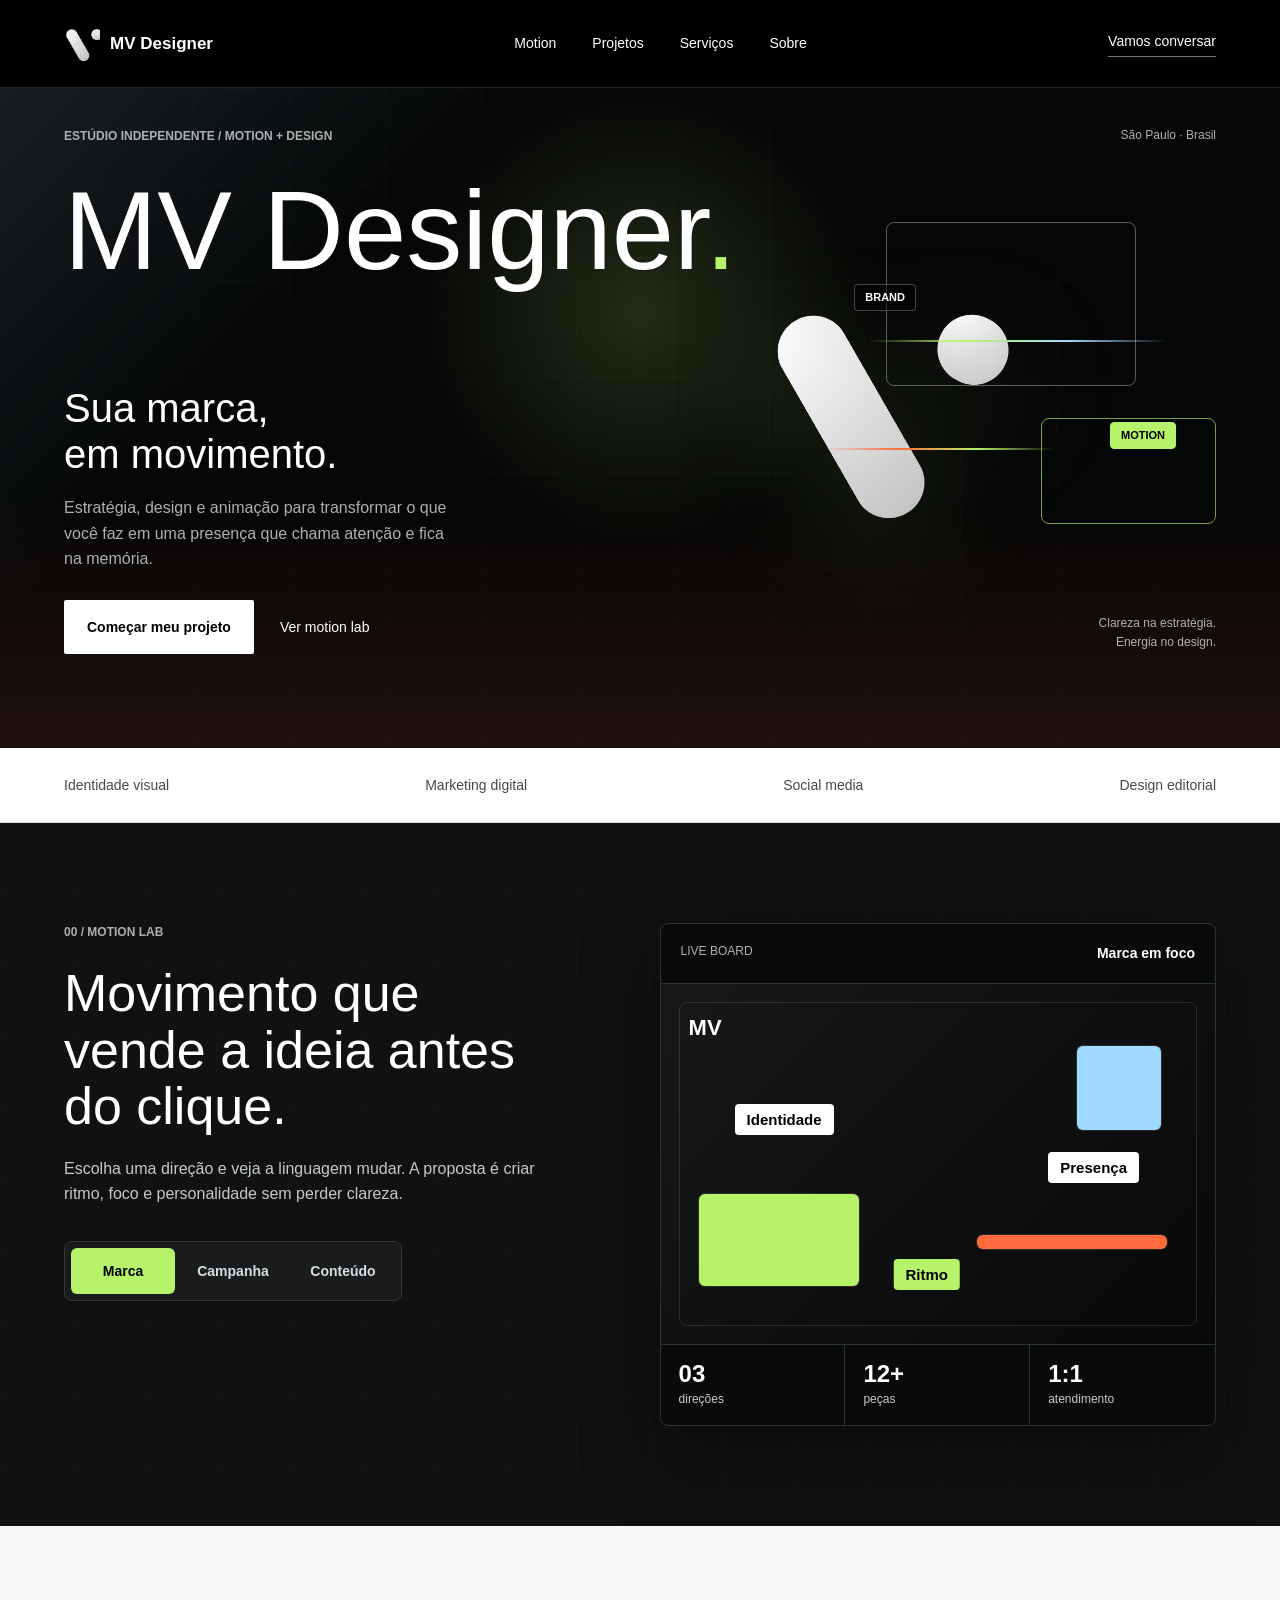
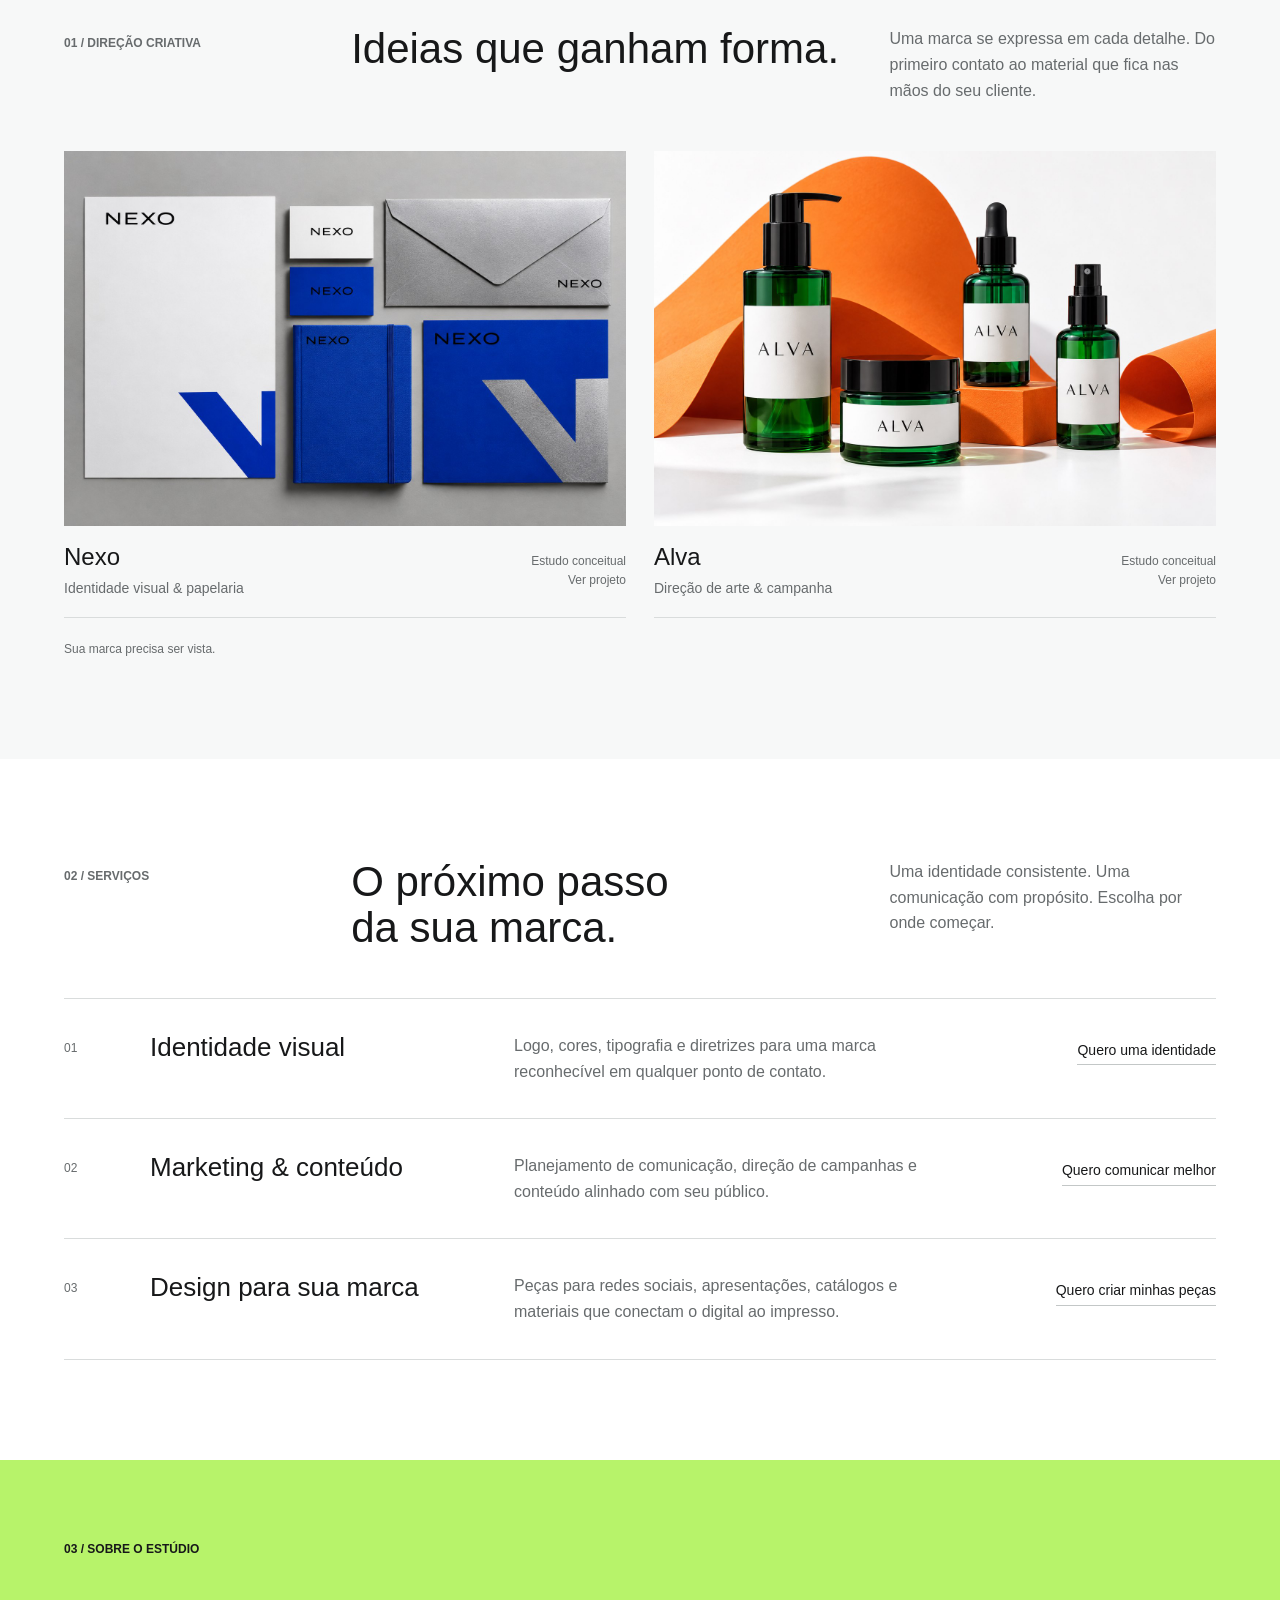
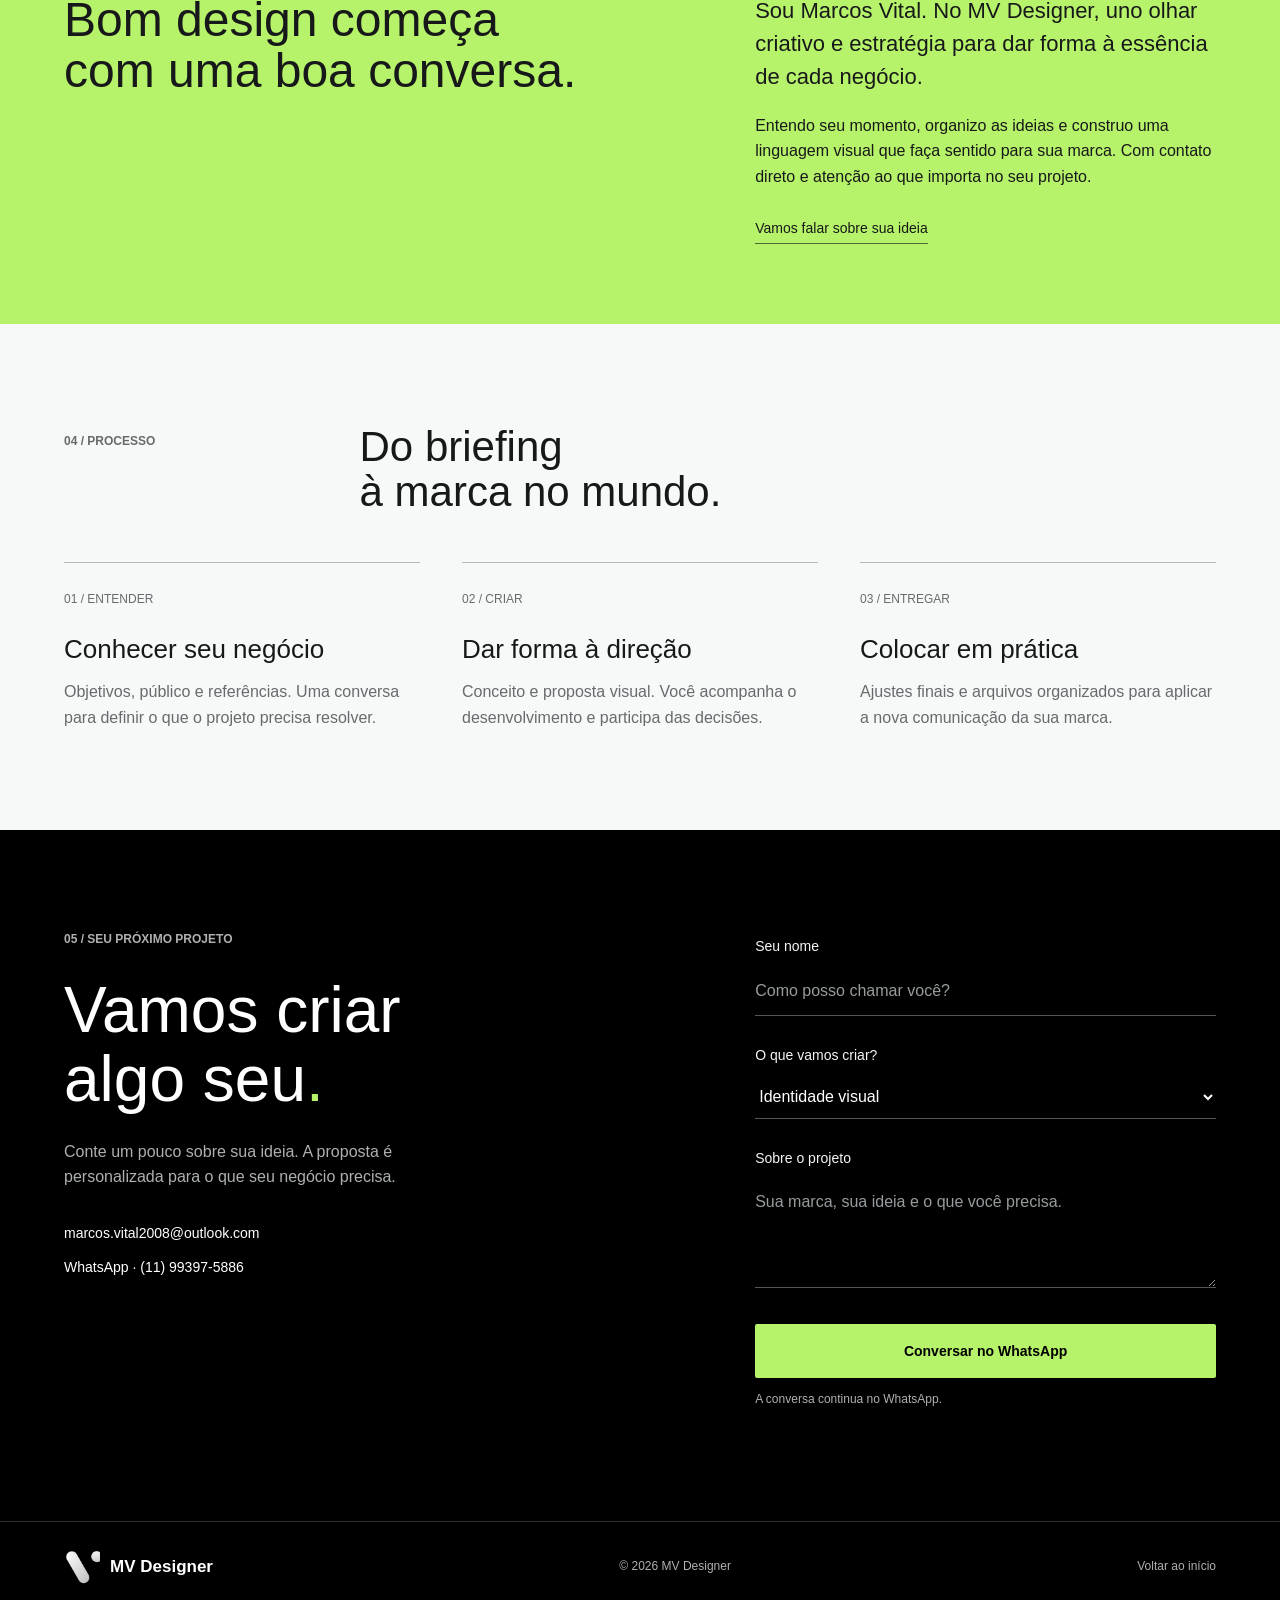
==== commit 8bb10158: "Add interactive motion design experience" ====
--- a/index.html
+++ b/index.html
@@ -4,34 +4,72 @@
   <meta charset="utf-8">
   <meta name="viewport" content="width=device-width, initial-scale=1">
   <meta name="theme-color" content="#000000">
-  <meta name="description" content="MV Designer: identidade visual, design e marketing para dar clareza à sua marca. Conheça os serviços e solicite um orçamento.">
-  <title>MV Designer | Marketing & Design</title>
+  <meta name="description" content="MV Designer: motion design, identidade visual, design e marketing para dar presença à sua marca. Conheça os serviços e solicite um orçamento.">
+  <title>MV Designer | Motion, Marketing & Design</title>
   <link rel="icon" type="image/png" href="assets/logo.png">
-  <link rel="stylesheet" href="styles.css?v=2">
+  <link rel="stylesheet" href="styles.css?v=3">
 </head>
 <body>
   <a class="skip-link" href="#conteudo">Pular para o conteúdo</a>
   <header class="site-header">
     <div class="scroll-progress" aria-hidden="true"></div>
     <a class="brand" href="#inicio" aria-label="MV Designer, início"><span class="brand-mark"><img src="assets/logo.png" alt="" width="1080" height="1080"></span><span>MV Designer</span></a>
-    <nav class="desktop-nav" aria-label="Navegação principal"><a href="#projetos">Projetos</a><a href="#servicos">Serviços</a><a href="#sobre">Sobre</a></nav>
+    <nav class="desktop-nav" aria-label="Navegação principal"><a href="#motion">Motion</a><a href="#projetos">Projetos</a><a href="#servicos">Serviços</a><a href="#sobre">Sobre</a></nav>
     <a class="header-cta" href="#contato">Vamos conversar</a>
     <button class="menu-toggle" type="button" aria-label="Abrir menu" aria-controls="mobile-menu" aria-expanded="false"><span></span><span></span></button>
-    <nav class="mobile-nav" id="mobile-menu" aria-label="Navegação móvel" hidden><a href="#projetos">Projetos</a><a href="#servicos">Serviços</a><a href="#sobre">Sobre</a><a href="#contato">Vamos conversar</a></nav>
+    <nav class="mobile-nav" id="mobile-menu" aria-label="Navegação móvel" hidden><a href="#motion">Motion</a><a href="#projetos">Projetos</a><a href="#servicos">Serviços</a><a href="#sobre">Sobre</a><a href="#contato">Vamos conversar</a></nav>
   </header>
   <main id="conteudo">
     <section class="hero" id="inicio" aria-labelledby="hero-title">
       <img class="hero-logo" src="assets/logo.png" alt="" width="1080" height="1080" fetchpriority="high">
-      <div class="hero-top"><p class="eyebrow">ESTÚDIO INDEPENDENTE / MARKETING + DESIGN</p><span class="hero-index">São Paulo · Brasil</span></div>
+      <div class="hero-grid" aria-hidden="true"></div>
+      <div class="hero-motion" aria-hidden="true">
+        <span class="motion-frame frame-one"></span>
+        <span class="motion-frame frame-two"></span>
+        <span class="motion-line line-one"></span>
+        <span class="motion-line line-two"></span>
+        <span class="motion-tag tag-one">BRAND</span>
+        <span class="motion-tag tag-two">MOTION</span>
+      </div>
+      <div class="hero-top"><p class="eyebrow">ESTÚDIO INDEPENDENTE / MOTION + DESIGN</p><span class="hero-index">São Paulo · Brasil</span></div>
       <h1 id="hero-title">MV Designer<span class="title-period">.</span></h1>
-      <div class="hero-bottom"><div class="hero-copy"><h2>Sua marca,<br>com mais presença.</h2><p>Estratégia e design para transformar o que você faz em uma marca que as pessoas reconhecem.</p><div class="hero-actions"><a class="button button-light" href="#contato">Começar meu projeto</a><a class="text-link" href="#projetos">Explorar projetos</a></div></div><p class="hero-caption">Clareza na estratégia.<br>Personalidade no design.</p></div>
+      <div class="hero-bottom"><div class="hero-copy"><h2>Sua marca,<br>em movimento.</h2><p>Estratégia, design e animação para transformar o que você faz em uma presença que chama atenção e fica na memória.</p><div class="hero-actions"><a class="button button-light" href="#contato">Começar meu projeto</a><a class="text-link" href="#motion">Ver motion lab</a></div></div><p class="hero-caption">Clareza na estratégia.<br>Energia no design.</p></div>
     </section>
     <div class="expertise-band" aria-label="Especialidades"><span>Identidade visual</span><span>Marketing digital</span><span>Social media</span><span>Design editorial</span></div>
+    <section class="section motion-lab" id="motion" aria-labelledby="motion-title">
+      <div class="motion-copy">
+        <p class="eyebrow">00 / MOTION LAB</p>
+        <h2 id="motion-title">Movimento que vende a ideia antes do clique.</h2>
+        <p>Escolha uma direção e veja a linguagem mudar. A proposta é criar ritmo, foco e personalidade sem perder clareza.</p>
+        <div class="motion-controls" role="tablist" aria-label="Escolha uma direção de motion design">
+          <button class="motion-control is-active" type="button" role="tab" aria-selected="true" data-motion="marca">Marca</button>
+          <button class="motion-control" type="button" role="tab" aria-selected="false" data-motion="campanha">Campanha</button>
+          <button class="motion-control" type="button" role="tab" aria-selected="false" data-motion="conteudo">Conteúdo</button>
+        </div>
+      </div>
+      <div class="motion-preview" data-motion-preview data-mode="marca">
+        <div class="preview-top"><span>Live board</span><strong id="motion-preview-title">Marca em foco</strong></div>
+        <div class="preview-stage">
+          <span class="preview-kicker">MV</span>
+          <span class="preview-shape shape-a"></span>
+          <span class="preview-shape shape-b"></span>
+          <span class="preview-shape shape-c"></span>
+          <span class="preview-word word-one">Identidade</span>
+          <span class="preview-word word-two">Presença</span>
+          <span class="preview-word word-three">Ritmo</span>
+        </div>
+        <div class="motion-metrics" aria-label="Entregas do motion design">
+          <span><strong>03</strong> direções</span>
+          <span><strong>12+</strong> peças</span>
+          <span><strong>1:1</strong> atendimento</span>
+        </div>
+      </div>
+    </section>
     <section class="section projects" id="projetos" aria-labelledby="projects-title">
       <div class="section-heading"><p class="eyebrow">01 / DIREÇÃO CRIATIVA</p><h2 id="projects-title">Ideias que ganham forma.</h2><p>Uma marca se expressa em cada detalhe. Do primeiro contato ao material que fica nas mãos do seu cliente.</p></div>
       <div class="project-grid">
-        <article class="project-card"><button type="button" class="project-open" data-project="nexo" aria-label="Ver estudo conceitual Nexo"><div class="project-image"><img src="assets/nexo.jpg" alt="Papelaria Nexo em azul, branco e prata, com cartões e envelope" width="1536" height="1024" loading="lazy"></div><div class="project-info"><div><h3>Nexo</h3><p>Identidade visual & papelaria</p></div><span>Estudo conceitual<br>Ver projeto</span></div></button></article>
-        <article class="project-card"><button type="button" class="project-open" data-project="alva" aria-label="Ver estudo conceitual Alva"><div class="project-image"><img src="assets/alva.jpg" alt="Conceito Alva com frascos verdes e composição laranja em fundo branco" width="1536" height="1024" loading="lazy"></div><div class="project-info"><div><h3>Alva</h3><p>Direção de arte & campanha</p></div><span>Estudo conceitual<br>Ver projeto</span></div></button></article>
+        <article class="project-card"><button type="button" class="project-open" data-project="nexo" data-tilt aria-label="Ver estudo conceitual Nexo"><div class="project-image"><img src="assets/nexo.jpg" alt="Papelaria Nexo em azul, branco e prata, com cartões e envelope" width="1536" height="1024" loading="lazy"></div><div class="project-info"><div><h3>Nexo</h3><p>Identidade visual & papelaria</p></div><span>Estudo conceitual<br>Ver projeto</span></div></button></article>
+        <article class="project-card"><button type="button" class="project-open" data-project="alva" data-tilt aria-label="Ver estudo conceitual Alva"><div class="project-image"><img src="assets/alva.jpg" alt="Conceito Alva com frascos verdes e composição laranja em fundo branco" width="1536" height="1024" loading="lazy"></div><div class="project-info"><div><h3>Alva</h3><p>Direção de arte & campanha</p></div><span>Estudo conceitual<br>Ver projeto</span></div></button></article>
       </div>
       <p class="project-note">Sua marca precisa ser vista.</p>
     </section>
--- a/styles.css
+++ b/styles.css
@@ -1,5 +1,5 @@
-:root{--black:#000;--ink:#171819;--paper:#f7f8f8;--white:#fff;--muted:#676b6d;--line:#d9dcdc;--accent:#b7f36a;--ease:cubic-bezier(.22,1,.36,1)}
-*{box-sizing:border-box;letter-spacing:0}html{scroll-behavior:smooth;scroll-padding-top:90px}body{margin:0;background:var(--paper);color:var(--ink);font-family:Arial,Helvetica,sans-serif;font-size:16px;line-height:1.6}button,input,select,textarea{font:inherit}button,a,input,select,textarea{-webkit-tap-highlight-color:transparent}button,a{touch-action:manipulation}a{color:inherit;text-decoration:none}button{cursor:pointer}img{display:block;max-width:100%}h1,h2,h3,p{margin:0}h1,h2,h3{line-height:1.08;font-weight:500}a:focus-visible,button:focus-visible{outline:3px solid #619526;outline-offset:6px}input:focus-visible,select:focus-visible,textarea:focus-visible{outline:2px solid var(--accent);outline-offset:4px}.skip-link{position:fixed;top:8px;left:8px;padding:12px 20px;background:var(--accent);color:#000;z-index:100;transform:translateY(-160%)}.skip-link:focus{transform:translateY(0)}[hidden]{display:none!important}
+:root{--black:#000;--ink:#171819;--paper:#f7f8f8;--white:#fff;--muted:#676b6d;--line:#d9dcdc;--accent:#b7f36a;--hot:#ff6b3d;--sky:#9fd9ff;--ease:cubic-bezier(.22,1,.36,1)}
+*{box-sizing:border-box;letter-spacing:0}html{scroll-behavior:smooth;scroll-padding-top:90px}body{--cursor-x:50%;--cursor-y:34%;margin:0;background:var(--paper);color:var(--ink);font-family:Arial,Helvetica,sans-serif;font-size:16px;line-height:1.6;overflow-x:hidden}button,input,select,textarea{font:inherit}button,a,input,select,textarea{-webkit-tap-highlight-color:transparent}button,a{touch-action:manipulation}a{color:inherit;text-decoration:none}button{cursor:pointer}img{display:block;max-width:100%}h1,h2,h3,p{margin:0}h1,h2,h3{line-height:1.08;font-weight:500}a:focus-visible,button:focus-visible{outline:3px solid #619526;outline-offset:6px}input:focus-visible,select:focus-visible,textarea:focus-visible{outline:2px solid var(--accent);outline-offset:4px}.skip-link{position:fixed;top:8px;left:8px;padding:12px 20px;background:var(--accent);color:#000;z-index:100;transform:translateY(-160%)}.skip-link:focus{transform:translateY(0)}[hidden]{display:none!important}
 .site-header{height:88px;background:var(--black);color:var(--white);display:flex;align-items:center;justify-content:space-between;padding:0 5%;position:sticky;top:0;z-index:20;border-bottom:1px solid #222}.brand{display:flex;align-items:center;gap:10px;font-weight:600;font-size:17px;white-space:nowrap}.brand-mark{position:relative;display:block;width:36px;height:36px;overflow:hidden;flex:none}.brand-mark img{width:88px;height:88px;max-width:none;position:absolute;left:-21px;top:-27px}.desktop-nav{display:flex;gap:36px;font-size:14px}.desktop-nav a,.header-cta,.text-link,.service-link,.site-footer>a:last-child{position:relative}.desktop-nav a:after,.header-cta:after,.text-link:after,.service-link:after{content:"";position:absolute;left:0;bottom:-5px;width:100%;height:1px;background:currentColor;transform:scaleX(0);transform-origin:left;transition:transform .3s}.desktop-nav a:hover:after,.header-cta:hover:after,.text-link:hover:after,.service-link:hover:after{transform:scaleX(1)}.header-cta{font-size:14px;border-bottom:1px solid #777;padding-bottom:4px}.menu-toggle{display:none;background:none;border:0;color:inherit;width:44px;height:44px;padding:10px}.menu-toggle span{display:block;width:24px;height:1px;margin:7px 0;background:currentColor;transition:transform .25s}.mobile-nav{position:absolute;top:100%;left:0;right:0;background:#000;border-bottom:1px solid #333;padding:24px 6%;display:grid;gap:18px}.menu-toggle[aria-expanded=true] span:first-child{transform:translateY(4px) rotate(45deg)}.menu-toggle[aria-expanded=true] span:last-child{transform:translateY(-4px) rotate(-45deg)}
 .hero{position:relative;isolation:isolate;background:var(--black);color:var(--white);padding:38px 5% 46px;min-height:600px;overflow:hidden}.hero-logo{position:absolute;z-index:-1;right:7%;top:35px;width:560px;height:560px;object-fit:contain;pointer-events:none}.hero-top{display:flex;align-items:center;justify-content:space-between;gap:20px}.eyebrow{font-size:12px;font-weight:600;line-height:1.5}.hero-top .eyebrow,.hero-index{color:#aeb0b1}.hero-index{font-size:12px}.hero h1{font-size:112px;font-weight:500;line-height:1.15;margin-top:22px;position:relative}.title-period{color:var(--accent)}.hero-bottom{display:flex;align-items:flex-end;justify-content:space-between;gap:32px;margin-top:90px}.hero-copy{max-width:460px}.hero-copy h2{font-size:40px;line-height:1.14;margin-bottom:18px}.hero-copy p{color:#adb0b1;max-width:390px;font-size:16px}.hero-actions{display:flex;align-items:center;gap:26px;margin-top:28px}.button{display:inline-flex;align-items:center;justify-content:center;padding:16px 22px;min-height:54px;font-size:14px;font-weight:600;border:1px solid transparent;border-radius:2px;text-align:center;line-height:1.35;transition:background .25s,transform .25s;max-width:100%}.button:hover{transform:translateY(-3px)}.button-light{background:#fff;color:#000}.button-light:hover{background:var(--accent)}.button-accent{background:var(--accent);color:#000}.button-accent:hover{background:#ccff92}.button-dark{background:#000;color:#fff}.text-link{font-size:14px;display:inline-block}.hero-caption{font-size:12px;text-align:right;color:#aeb0b1;padding-bottom:2px}.expertise-band{display:flex;justify-content:space-between;gap:20px;padding:26px 5%;border-bottom:1px solid var(--line);font-size:14px;color:#45494b;background:#fff}.expertise-band span{white-space:nowrap}
 .section{padding:100px 5%;scroll-margin-top:10px}.section-heading{display:grid;grid-template-columns:1fr 2fr 1.3fr;align-items:start;gap:36px;margin-bottom:48px}.section-heading .eyebrow{padding-top:8px;color:var(--muted)}.section-heading h2{font-size:42px;max-width:600px}.section-heading>p:last-child{color:var(--muted);font-size:16px}.project-grid{display:grid;grid-template-columns:1fr 1fr;gap:28px}.project-card{min-width:0}.project-open{display:block;width:100%;padding:0;border:0;text-align:left;background:transparent;color:inherit}.project-image{overflow:hidden;aspect-ratio:3/2;background:#dce0e1}.project-image img{width:100%;height:100%;object-fit:cover;transition:transform .8s var(--ease)}.project-open:hover img{transform:scale(1.045)}.project-info{display:flex;justify-content:space-between;gap:20px;padding:18px 0;border-bottom:1px solid var(--line)}.project-info h3{font-size:24px;margin-bottom:7px}.project-info p{font-size:14px;color:var(--muted)}.project-info>span{font-size:12px;color:var(--muted);align-self:center;text-align:right}.project-note{font-size:12px;color:var(--muted);margin-top:22px}.services{background:#fff}.service-list{border-top:1px solid var(--line)}.service-row{display:grid;grid-template-columns:60px 1.3fr 1.6fr 1fr;gap:26px;padding:34px 0;border-bottom:1px solid var(--line);align-items:start;transition:padding .3s}.service-number{font-size:12px;color:var(--muted);padding-top:6px}.service-row h3{font-size:26px;line-height:1.15}.service-row p{color:var(--muted);max-width:460px}.service-link{font-size:14px;justify-self:end;margin-top:6px;padding-bottom:3px;border-bottom:1px solid #c3c7c7}.about{background:var(--accent);padding-top:80px;padding-bottom:80px}.about>.eyebrow{margin-bottom:36px}.about-layout{display:grid;grid-template-columns:1.2fr 1fr;gap:12%}.about h2{font-size:48px}.about-layout p{max-width:520px}.about-lead{font-size:22px;line-height:1.5;margin-bottom:20px}.about .text-link{margin-top:28px;border-bottom:1px solid #4c692e;padding-bottom:3px}.process .section-heading{grid-template-columns:1fr 3.3fr}.process-list{list-style:none;padding:0;margin:0;display:grid;grid-template-columns:repeat(3,1fr);gap:42px}.process-list li{border-top:1px solid #b5b9b9;padding-top:22px}.process-list span{font-size:12px;color:var(--muted)}.process-list h3{font-size:26px;margin:24px 0 16px}.process-list p{max-width:390px;color:var(--muted)}
@@ -14,4 +14,9 @@
 @media(max-width:760px) and (max-height:740px){.hero{padding-top:24px;padding-bottom:24px;min-height:0}.hero h1{font-size:46px}.hero-logo{width:220px;height:220px;top:55px;right:0}.hero-bottom{margin-top:110px}.hero-copy h2{font-size:28px}.hero-actions{margin-top:20px}}
 @media(max-width:350px){.hero h1{font-size:42px}.hero-actions{gap:14px}}
 @media(max-width:350px) and (max-height:740px){.hero-logo{top:75px}}
+.hero{min-height:660px;background:#050606}.hero:before{content:"";position:absolute;inset:0;z-index:0;background:radial-gradient(circle at var(--cursor-x) var(--cursor-y),rgba(183,243,106,.18),transparent 30%),linear-gradient(135deg,rgba(159,217,255,.13),transparent 28%),linear-gradient(0deg,rgba(255,107,61,.12),transparent 38%);opacity:.9;pointer-events:none}.hero-top,.hero h1,.hero-bottom{position:relative;z-index:3}.hero-grid{position:absolute;inset:0;z-index:1;background-image:linear-gradient(rgba(255,255,255,.08) 1px,transparent 1px),linear-gradient(90deg,rgba(255,255,255,.08) 1px,transparent 1px);background-size:96px 96px;mask-image:linear-gradient(90deg,transparent,black 18%,black 82%,transparent);opacity:.28;transform:translate3d(calc(var(--hero-shift-x,0px) * -.18),calc(var(--hero-shift-y,0px) * -.18),0);pointer-events:none}.hero-logo{z-index:1;opacity:.34;filter:drop-shadow(0 34px 60px rgba(183,243,106,.16));transform:translate3d(var(--hero-shift-x,0px),calc(var(--parallax,0px) + var(--hero-shift-y,0px)),0) rotate(var(--hero-rotate,0deg))}.hero-motion{position:absolute;right:5%;top:116px;width:470px;height:360px;z-index:2;pointer-events:none;transform:translate3d(calc(var(--hero-shift-x,0px) * -.45),calc(var(--hero-shift-y,0px) * -.45),0)}.motion-frame,.motion-line,.motion-tag{position:absolute;display:block}.motion-frame{border:1px solid rgba(255,255,255,.34);border-radius:8px}.frame-one{width:250px;height:164px;right:80px;top:18px;animation:frame-float 7s var(--ease) infinite}.frame-two{width:175px;height:106px;right:0;bottom:40px;border-color:rgba(183,243,106,.65);animation:frame-float 8s var(--ease) infinite reverse}.motion-line{height:2px;background:linear-gradient(90deg,transparent,var(--accent),var(--sky),transparent);transform-origin:left}.line-one{width:300px;right:48px;top:136px;animation:line-pass 2.8s linear infinite}.line-two{width:230px;right:162px;bottom:114px;background:linear-gradient(90deg,transparent,var(--hot),var(--accent),transparent);animation:line-pass 3.4s linear infinite reverse}.motion-tag{padding:7px 10px;border:1px solid rgba(255,255,255,.26);border-radius:4px;background:rgba(0,0,0,.5);font-size:11px;font-weight:700;line-height:1;color:#fff}.tag-one{right:300px;top:80px;animation:tag-drift 5s ease-in-out infinite}.tag-two{right:40px;top:218px;color:#000;background:var(--accent);border-color:var(--accent);animation:tag-drift 5.8s ease-in-out infinite reverse}
+.motion-lab{position:relative;display:grid;grid-template-columns:minmax(0,.95fr) minmax(340px,1.05fr);gap:8%;background:#101113;color:#fff;overflow:hidden}.motion-lab:before{content:"";position:absolute;inset:0;background:linear-gradient(90deg,rgba(255,255,255,.05) 1px,transparent 1px),linear-gradient(rgba(255,255,255,.04) 1px,transparent 1px);background-size:72px 72px;opacity:.34;pointer-events:none}.motion-copy,.motion-preview{position:relative;z-index:1}.motion-copy .eyebrow{color:#aeb0b1;margin-bottom:24px}.motion-copy h2{font-size:52px;max-width:650px}.motion-copy>p:not(.eyebrow){color:#c6c9ca;max-width:500px;margin-top:22px}.motion-controls{display:inline-flex;gap:6px;margin-top:34px;padding:6px;background:#191b1d;border:1px solid #34383a;border-radius:8px}.motion-control{min-width:104px;border:0;border-radius:6px;background:transparent;color:#d8dddf;padding:12px 16px;font-size:14px;font-weight:700;transition:background .25s,color .25s,transform .25s}.motion-control:hover{transform:translateY(-2px);color:#fff}.motion-control.is-active{background:var(--accent);color:#000}.motion-preview{border:1px solid #2e3335;border-radius:8px;background:#090a0b;box-shadow:0 28px 80px rgba(0,0,0,.36);overflow:hidden}.preview-top{display:flex;justify-content:space-between;gap:18px;padding:18px 20px;border-bottom:1px solid #2e3335;color:#aeb0b1;font-size:12px;text-transform:uppercase}.preview-top strong{color:#fff;text-transform:none;font-size:14px}.preview-stage{position:relative;height:360px;overflow:hidden;background:linear-gradient(135deg,#161819,#070808)}.preview-stage:before{content:"";position:absolute;inset:18px;border:1px solid rgba(255,255,255,.12);border-radius:8px}.preview-kicker{position:absolute;left:28px;top:26px;color:#fff;font-size:22px;font-weight:800}.preview-shape{position:absolute;border-radius:6px;background:var(--accent);box-shadow:0 0 0 1px rgba(255,255,255,.12)}.shape-a{width:160px;height:92px;left:38px;bottom:58px;animation:shape-a 5.5s var(--ease) infinite}.shape-b{width:84px;height:84px;right:54px;top:62px;background:var(--sky);animation:shape-b 4.8s var(--ease) infinite}.shape-c{width:190px;height:14px;right:48px;bottom:95px;background:var(--hot);animation:shape-c 3.2s linear infinite}.preview-word{position:absolute;padding:8px 12px;border-radius:4px;background:#fff;color:#000;font-size:15px;font-weight:800;line-height:1}.word-one{left:74px;top:120px;animation:word-pop 3.8s var(--ease) infinite}.word-two{right:76px;top:168px;animation:word-pop 4.2s var(--ease) infinite .4s}.word-three{left:48%;bottom:54px;transform:translateX(-50%);background:var(--accent);animation:word-pop 3.4s var(--ease) infinite .75s}.motion-preview[data-mode=campanha] .shape-a{background:var(--hot)}.motion-preview[data-mode=campanha] .shape-b{background:var(--accent)}.motion-preview[data-mode=campanha] .shape-c{background:var(--sky)}.motion-preview[data-mode=conteudo] .shape-a{background:var(--sky)}.motion-preview[data-mode=conteudo] .shape-b{background:var(--hot)}.motion-preview[data-mode=conteudo] .word-three{background:var(--sky)}.motion-metrics{display:grid;grid-template-columns:repeat(3,1fr);border-top:1px solid #2e3335}.motion-metrics span{padding:16px 18px;color:#c6c9ca;font-size:12px;border-right:1px solid #2e3335}.motion-metrics span:last-child{border-right:0}.motion-metrics strong{display:block;color:#fff;font-size:24px;line-height:1.1;margin-bottom:3px}.project-open{transform-style:preserve-3d;transition:transform .28s var(--ease),filter .28s var(--ease)}.project-open.is-tilting{filter:drop-shadow(0 18px 30px rgba(0,0,0,.16));transform:perspective(900px) rotateX(var(--tilt-x,0deg)) rotateY(var(--tilt-y,0deg)) translateY(-4px)}.project-image{position:relative}.project-image:after{content:"";position:absolute;inset:0;background:linear-gradient(115deg,transparent 0,rgba(255,255,255,.36) 46%,transparent 56%);transform:translateX(-130%);transition:transform .7s var(--ease);pointer-events:none}.project-open:hover .project-image:after,.project-open:focus-visible .project-image:after{transform:translateX(130%)}.service-row{position:relative;overflow:hidden}.service-row:before{content:"";position:absolute;inset:0;background:linear-gradient(90deg,rgba(183,243,106,.16),transparent 46%);transform:translateX(-102%);transition:transform .45s var(--ease);pointer-events:none}.service-row:hover:before,.service-row:focus-within:before{transform:translateX(0)}.service-row>*{position:relative}.has-motion .hero-motion{animation:motion-enter 1.15s var(--ease) both .25s}.has-motion .motion-lab .motion-preview{animation:preview-rise .9s var(--ease) both}.has-motion .expertise-band span{animation:soft-tick 4s ease-in-out infinite}.has-motion .expertise-band span:nth-child(2){animation-delay:.35s}.has-motion .expertise-band span:nth-child(3){animation-delay:.7s}.has-motion .expertise-band span:nth-child(4){animation-delay:1.05s}
+@keyframes frame-float{0%,100%{transform:translate3d(0,0,0) rotate(0deg)}50%{transform:translate3d(-12px,16px,0) rotate(-2deg)}}@keyframes line-pass{0%{transform:scaleX(.08);opacity:0}20%,70%{opacity:1}100%{transform:scaleX(1);opacity:0}}@keyframes tag-drift{0%,100%{transform:translateY(0)}50%{transform:translateY(-14px)}}@keyframes shape-a{0%,100%{transform:translate3d(0,0,0) rotate(0)}50%{transform:translate3d(42px,-26px,0) rotate(5deg)}}@keyframes shape-b{0%,100%{transform:translate3d(0,0,0) scale(1)}50%{transform:translate3d(-34px,45px,0) scale(.86)}}@keyframes shape-c{0%{transform:translateX(0) scaleX(.25)}55%{transform:translateX(-92px) scaleX(1)}100%{transform:translateX(-160px) scaleX(.18)}}@keyframes word-pop{0%,100%{opacity:.62;transform:translateY(0) scale(.96)}45%{opacity:1;transform:translateY(-12px) scale(1)}}@keyframes motion-enter{from{opacity:0;transform:translate3d(40px,30px,0) scale(.96)}to{opacity:1;transform:translate3d(calc(var(--hero-shift-x,0px) * -.45),calc(var(--hero-shift-y,0px) * -.45),0) scale(1)}}@keyframes preview-rise{from{opacity:0;transform:translateY(30px)}to{opacity:1;transform:translateY(0)}}@keyframes soft-tick{0%,100%{color:#45494b}50%{color:#000}}
+@media(max-width:1100px){.motion-lab{grid-template-columns:1fr;gap:42px}.motion-copy h2{font-size:44px}.hero-motion{right:-40px;width:420px}.desktop-nav{gap:24px}}
+@media(max-width:760px){.hero{min-height:690px}.hero:before{background:radial-gradient(circle at 70% 28%,rgba(183,243,106,.16),transparent 34%),linear-gradient(135deg,rgba(159,217,255,.12),transparent 34%)}.hero-grid{background-size:62px 62px;opacity:.22}.hero-logo{opacity:.28}.hero-motion{width:310px;height:250px;right:-92px;top:190px}.frame-one{width:165px;height:104px;right:72px}.frame-two{width:126px;height:74px;right:16px;bottom:30px}.line-one{width:220px;right:45px;top:96px}.line-two{width:170px;right:100px;bottom:86px}.tag-one{right:206px;top:52px}.tag-two{right:28px;top:155px}.motion-lab{padding-top:70px;padding-bottom:70px}.motion-copy h2{font-size:34px}.motion-controls{display:grid;grid-template-columns:1fr 1fr 1fr;width:100%;gap:5px}.motion-control{min-width:0;padding:11px 8px}.preview-stage{height:320px}.shape-a{width:128px;height:78px;left:24px}.shape-b{width:70px;height:70px;right:34px}.shape-c{width:146px;right:28px}.word-one{left:36px}.word-two{right:32px}.word-three{left:52%}.motion-metrics{grid-template-columns:1fr}.motion-metrics span{border-right:0;border-bottom:1px solid #2e3335}.motion-metrics span:last-child{border-bottom:0}.project-open.is-tilting{filter:none;transform:none}.service-row:before{display:none}}
 @media(prefers-reduced-motion:reduce){html{scroll-behavior:auto}*,*::before,*::after{animation:none!important;transition:none!important}.has-motion .reveal{opacity:1;transform:none}.hero-logo{transform:none}}
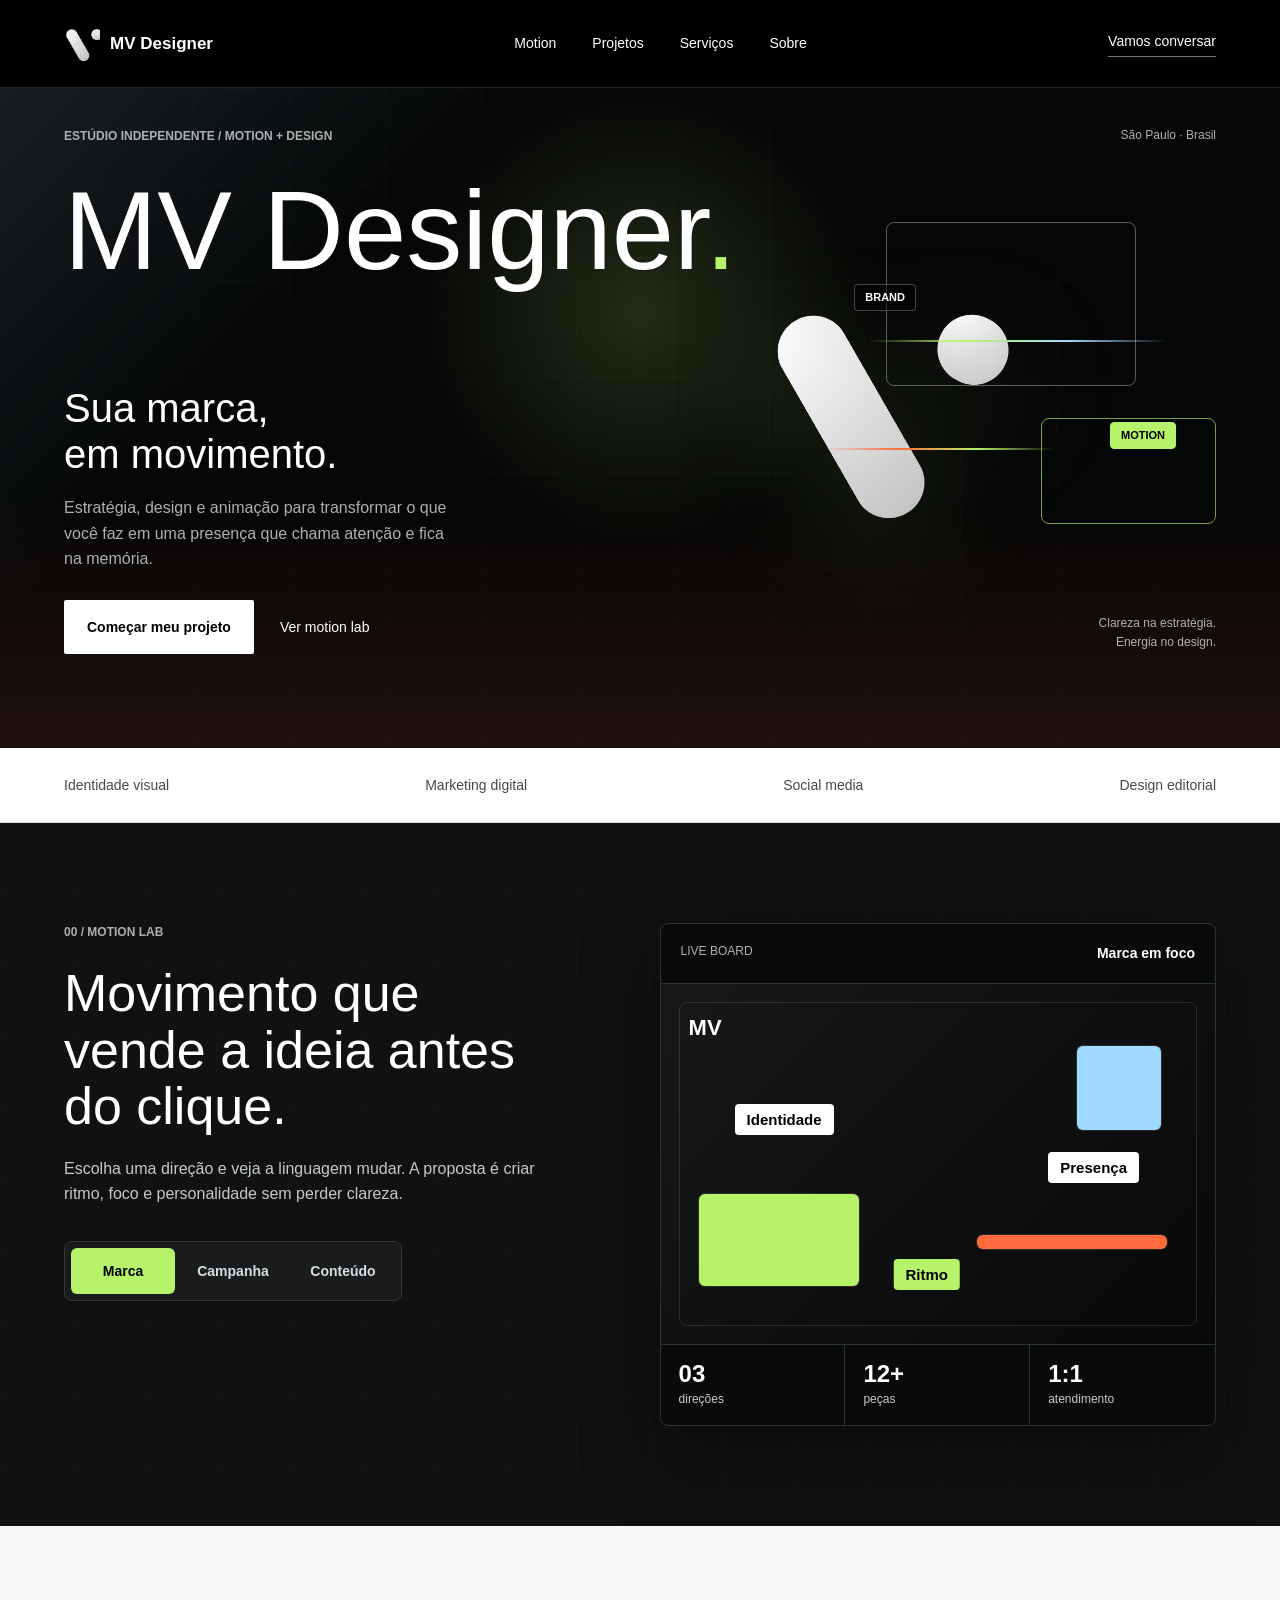
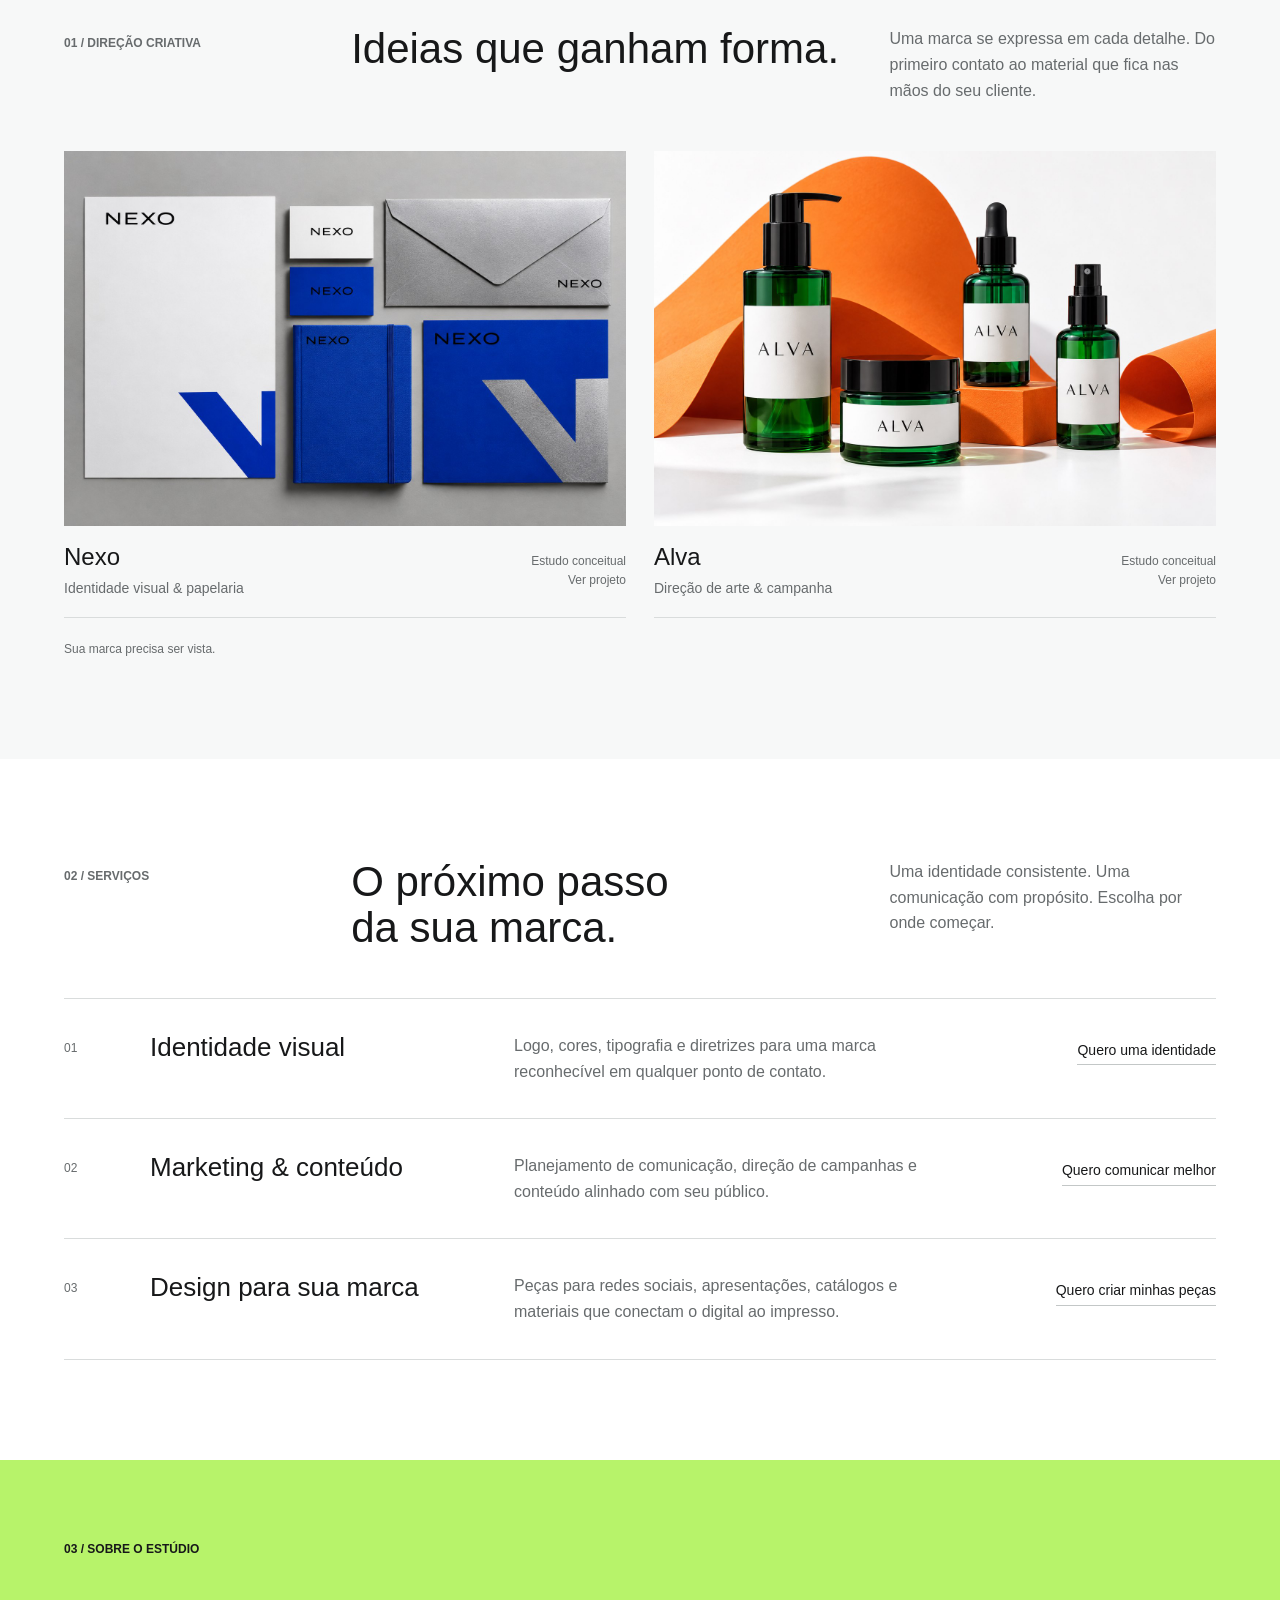
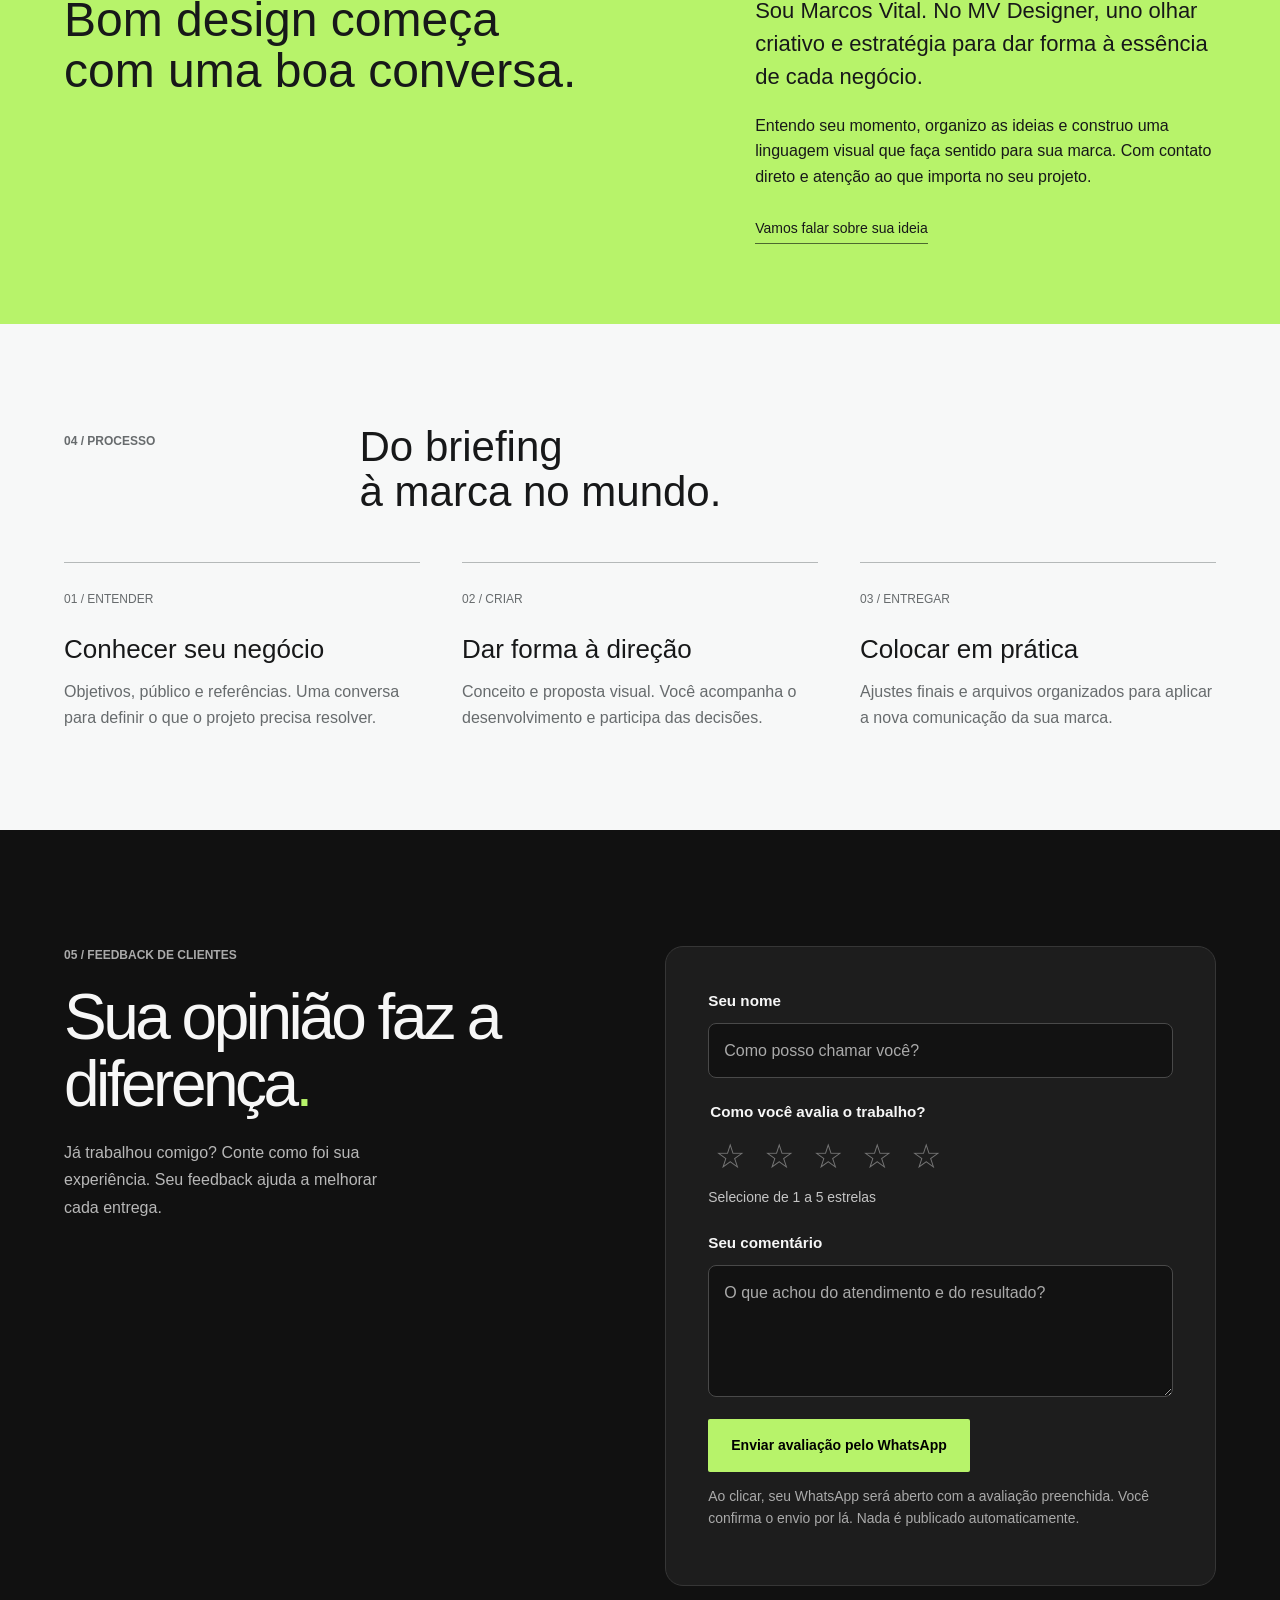
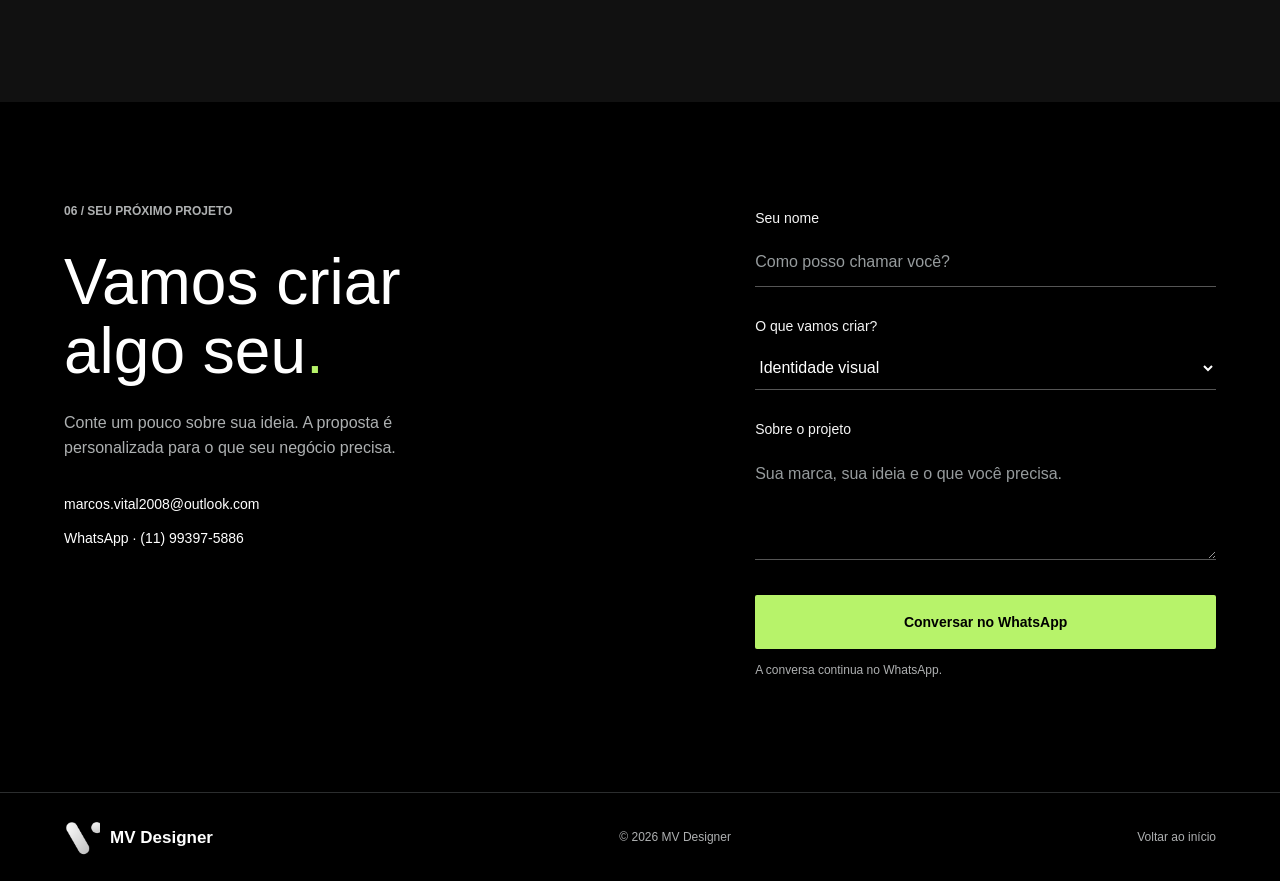
==== commit 56295ba5: "feat: include client feedback form on portfolio home" ====
--- a/index.html
+++ b/index.html
@@ -8,6 +8,7 @@
   <title>MV Designer | Motion, Marketing & Design</title>
   <link rel="icon" type="image/png" href="assets/logo.png">
   <link rel="stylesheet" href="styles.css?v=3">
+  <link rel="stylesheet" href="feedback.css?v=1">
 </head>
 <body>
   <a class="skip-link" href="#conteudo">Pular para o conteúdo</a>
@@ -76,10 +77,38 @@
     <section class="section services" id="servicos" aria-labelledby="services-title"><div class="section-heading"><p class="eyebrow">02 / SERVIÇOS</p><h2 id="services-title">O próximo passo<br>da sua marca.</h2><p>Uma identidade consistente. Uma comunicação com propósito. Escolha por onde começar.</p></div><div class="service-list"><article class="service-row"><span class="service-number">01</span><h3>Identidade visual</h3><p>Logo, cores, tipografia e diretrizes para uma marca reconhecível em qualquer ponto de contato.</p><a class="service-link" href="#contato" data-service="Identidade visual">Quero uma identidade</a></article><article class="service-row"><span class="service-number">02</span><h3>Marketing & conteúdo</h3><p>Planejamento de comunicação, direção de campanhas e conteúdo alinhado com seu público.</p><a class="service-link" href="#contato" data-service="Marketing e conteúdo">Quero comunicar melhor</a></article><article class="service-row"><span class="service-number">03</span><h3>Design para sua marca</h3><p>Peças para redes sociais, apresentações, catálogos e materiais que conectam o digital ao impresso.</p><a class="service-link" href="#contato" data-service="Design gráfico e editorial">Quero criar minhas peças</a></article></div></section>
     <section class="section about" id="sobre" aria-labelledby="about-title"><p class="eyebrow">03 / SOBRE O ESTÚDIO</p><div class="about-layout"><h2 id="about-title">Bom design começa<br>com uma boa conversa.</h2><div><p class="about-lead">Sou Marcos Vital. No MV Designer, uno olhar criativo e estratégia para dar forma à essência de cada negócio.</p><p>Entendo seu momento, organizo as ideias e construo uma linguagem visual que faça sentido para sua marca. Com contato direto e atenção ao que importa no seu projeto.</p><a class="text-link" href="#contato">Vamos falar sobre sua ideia</a></div></div></section>
     <section class="section process" aria-labelledby="process-title"><div class="section-heading"><p class="eyebrow">04 / PROCESSO</p><h2 id="process-title">Do briefing<br>à marca no mundo.</h2></div><ol class="process-list"><li><span>01 / ENTENDER</span><h3>Conhecer seu negócio</h3><p>Objetivos, público e referências. Uma conversa para definir o que o projeto precisa resolver.</p></li><li><span>02 / CRIAR</span><h3>Dar forma à direção</h3><p>Conceito e proposta visual. Você acompanha o desenvolvimento e participa das decisões.</p></li><li><span>03 / ENTREGAR</span><h3>Colocar em prática</h3><p>Ajustes finais e arquivos organizados para aplicar a nova comunicação da sua marca.</p></li></ol></section>
-    <section class="section contact" id="contato" aria-labelledby="contact-title"><div class="contact-intro"><p class="eyebrow">05 / SEU PRÓXIMO PROJETO</p><h2 id="contact-title">Vamos criar<br>algo seu<span>.</span></h2><p>Conte um pouco sobre sua ideia. A proposta é personalizada para o que seu negócio precisa.</p><a class="contact-detail" href="mailto:marcos.vital2008@outlook.com">marcos.vital2008@outlook.com</a><a class="contact-detail" href="https://wa.me/5511993975886" target="_blank" rel="noopener noreferrer">WhatsApp · (11) 99397-5886</a></div><form id="brief-form" class="brief-form"><div class="field"><label for="name">Seu nome</label><input id="name" name="name" autocomplete="name" placeholder="Como posso chamar você?" maxlength="100" required></div><div class="field"><label for="service">O que vamos criar?</label><select id="service" name="service"><option>Identidade visual</option><option>Marketing e conteúdo</option><option>Design gráfico e editorial</option><option>Um projeto completo</option><option>Ainda quero conversar</option></select></div><div class="field"><label for="message">Sobre o projeto</label><textarea id="message" name="message" rows="3" maxlength="2000" placeholder="Sua marca, sua ideia e o que você precisa." required></textarea></div><button class="button button-accent" type="submit">Conversar no WhatsApp</button><p class="form-note">A conversa continua no WhatsApp.</p><p class="form-status" id="form-status" role="status"></p></form></section>
+    <section class="section feedback-section" id="feedback" aria-labelledby="feedback-title">
+      <div class="feedback-layout">
+        <div class="feedback-intro">
+          <p class="eyebrow">05 / FEEDBACK DE CLIENTES</p>
+          <h2 id="feedback-title">Sua opinião faz a diferença<span class="title-period">.</span></h2>
+          <p>Já trabalhou comigo? Conte como foi sua experiência. Seu feedback ajuda a melhorar cada entrega.</p>
+        </div>
+        <form class="feedback-form" id="feedback-form">
+          <div class="feedback-field"><label for="feedback-name">Seu nome</label><input id="feedback-name" name="name" autocomplete="name" maxlength="100" placeholder="Como posso chamar você?" required></div>
+          <fieldset class="feedback-rating"><legend>Como você avalia o trabalho?</legend>
+            <div class="feedback-stars" role="group" aria-label="Avaliação de 1 a 5 estrelas">
+              <button class="feedback-star" type="button" aria-label="1 estrela" aria-pressed="false" tabindex="0">☆</button>
+              <button class="feedback-star" type="button" aria-label="2 estrelas" aria-pressed="false" tabindex="-1">☆</button>
+              <button class="feedback-star" type="button" aria-label="3 estrelas" aria-pressed="false" tabindex="-1">☆</button>
+              <button class="feedback-star" type="button" aria-label="4 estrelas" aria-pressed="false" tabindex="-1">☆</button>
+              <button class="feedback-star" type="button" aria-label="5 estrelas" aria-pressed="false" tabindex="-1">☆</button>
+            </div>
+            <input type="hidden" id="feedback-rating" name="rating" value="">
+            <p class="feedback-rating-label" id="feedback-rating-label">Selecione de 1 a 5 estrelas</p>
+          </fieldset>
+          <div class="feedback-field"><label for="feedback-message">Seu comentário</label><textarea id="feedback-message" name="message" rows="4" maxlength="1500" placeholder="O que achou do atendimento e do resultado?" required></textarea></div>
+          <button class="button button-accent feedback-submit" type="submit">Enviar avaliação pelo WhatsApp</button>
+          <p class="feedback-note">Ao clicar, seu WhatsApp será aberto com a avaliação preenchida. Você confirma o envio por lá. Nada é publicado automaticamente.</p>
+          <p class="feedback-status" id="feedback-status" role="status" aria-live="polite"></p>
+        </form>
+      </div>
+    </section>
+    <section class="section contact" id="contato" aria-labelledby="contact-title"><div class="contact-intro"><p class="eyebrow">06 / SEU PRÓXIMO PROJETO</p><h2 id="contact-title">Vamos criar<br>algo seu<span>.</span></h2><p>Conte um pouco sobre sua ideia. A proposta é personalizada para o que seu negócio precisa.</p><a class="contact-detail" href="mailto:marcos.vital2008@outlook.com">marcos.vital2008@outlook.com</a><a class="contact-detail" href="https://wa.me/5511993975886" target="_blank" rel="noopener noreferrer">WhatsApp · (11) 99397-5886</a></div><form id="brief-form" class="brief-form"><div class="field"><label for="name">Seu nome</label><input id="name" name="name" autocomplete="name" placeholder="Como posso chamar você?" maxlength="100" required></div><div class="field"><label for="service">O que vamos criar?</label><select id="service" name="service"><option>Identidade visual</option><option>Marketing e conteúdo</option><option>Design gráfico e editorial</option><option>Um projeto completo</option><option>Ainda quero conversar</option></select></div><div class="field"><label for="message">Sobre o projeto</label><textarea id="message" name="message" rows="3" maxlength="2000" placeholder="Sua marca, sua ideia e o que você precisa." required></textarea></div><button class="button button-accent" type="submit">Conversar no WhatsApp</button><p class="form-note">A conversa continua no WhatsApp.</p><p class="form-status" id="form-status" role="status"></p></form></section>
   </main>
   <footer class="site-footer"><a class="brand" href="#inicio"><span class="brand-mark"><img src="assets/logo.png" alt="" width="1080" height="1080" loading="lazy"></span><span>MV Designer</span></a><p>© <span id="year">2026</span> MV Designer</p><a href="#inicio">Voltar ao início</a></footer>
   <dialog id="project-dialog" class="project-dialog" aria-labelledby="dialog-title"><button class="dialog-close" type="button" aria-label="Fechar projeto"><span></span><span></span></button><img id="dialog-image" src="assets/logo.png" alt="" width="1536" height="1024"><div class="dialog-content"><p class="eyebrow">ESTUDO CONCEITUAL</p><h2 id="dialog-title"></h2><p id="dialog-description"></p><a class="button button-dark" href="#contato" id="dialog-contact">Quero um projeto assim</a></div></dialog>
   <script src="script.js" defer></script>
+  <script src="feedback.js?v=1" defer></script>
 </body>
 </html>
--- a/styles.css
+++ b/styles.css
@@ -19,4 +19,5 @@
 @keyframes frame-float{0%,100%{transform:translate3d(0,0,0) rotate(0deg)}50%{transform:translate3d(-12px,16px,0) rotate(-2deg)}}@keyframes line-pass{0%{transform:scaleX(.08);opacity:0}20%,70%{opacity:1}100%{transform:scaleX(1);opacity:0}}@keyframes tag-drift{0%,100%{transform:translateY(0)}50%{transform:translateY(-14px)}}@keyframes shape-a{0%,100%{transform:translate3d(0,0,0) rotate(0)}50%{transform:translate3d(42px,-26px,0) rotate(5deg)}}@keyframes shape-b{0%,100%{transform:translate3d(0,0,0) scale(1)}50%{transform:translate3d(-34px,45px,0) scale(.86)}}@keyframes shape-c{0%{transform:translateX(0) scaleX(.25)}55%{transform:translateX(-92px) scaleX(1)}100%{transform:translateX(-160px) scaleX(.18)}}@keyframes word-pop{0%,100%{opacity:.62;transform:translateY(0) scale(.96)}45%{opacity:1;transform:translateY(-12px) scale(1)}}@keyframes motion-enter{from{opacity:0;transform:translate3d(40px,30px,0) scale(.96)}to{opacity:1;transform:translate3d(calc(var(--hero-shift-x,0px) * -.45),calc(var(--hero-shift-y,0px) * -.45),0) scale(1)}}@keyframes preview-rise{from{opacity:0;transform:translateY(30px)}to{opacity:1;transform:translateY(0)}}@keyframes soft-tick{0%,100%{color:#45494b}50%{color:#000}}
 @media(max-width:1100px){.motion-lab{grid-template-columns:1fr;gap:42px}.motion-copy h2{font-size:44px}.hero-motion{right:-40px;width:420px}.desktop-nav{gap:24px}}
 @media(max-width:760px){.hero{min-height:690px}.hero:before{background:radial-gradient(circle at 70% 28%,rgba(183,243,106,.16),transparent 34%),linear-gradient(135deg,rgba(159,217,255,.12),transparent 34%)}.hero-grid{background-size:62px 62px;opacity:.22}.hero-logo{opacity:.28}.hero-motion{width:310px;height:250px;right:-92px;top:190px}.frame-one{width:165px;height:104px;right:72px}.frame-two{width:126px;height:74px;right:16px;bottom:30px}.line-one{width:220px;right:45px;top:96px}.line-two{width:170px;right:100px;bottom:86px}.tag-one{right:206px;top:52px}.tag-two{right:28px;top:155px}.motion-lab{padding-top:70px;padding-bottom:70px}.motion-copy h2{font-size:34px}.motion-controls{display:grid;grid-template-columns:1fr 1fr 1fr;width:100%;gap:5px}.motion-control{min-width:0;padding:11px 8px}.preview-stage{height:320px}.shape-a{width:128px;height:78px;left:24px}.shape-b{width:70px;height:70px;right:34px}.shape-c{width:146px;right:28px}.word-one{left:36px}.word-two{right:32px}.word-three{left:52%}.motion-metrics{grid-template-columns:1fr}.motion-metrics span{border-right:0;border-bottom:1px solid #2e3335}.motion-metrics span:last-child{border-bottom:0}.project-open.is-tilting{filter:none;transform:none}.service-row:before{display:none}}
+@media(max-width:760px) and (max-height:740px){.hero{min-height:0}.hero h1{font-size:46px}.hero-logo{width:220px;height:220px;top:55px;right:0;opacity:.22}.hero-motion{width:240px;height:190px;right:-76px;top:80px}.hero-bottom{margin-top:112px}.hero-copy h2{font-size:28px}.hero-actions{margin-top:20px}.frame-one{width:128px;height:82px;right:64px;top:10px}.frame-two{width:98px;height:60px;right:12px;bottom:24px}.line-one{width:168px;top:73px}.line-two{width:130px;right:82px;bottom:66px}.tag-one{right:160px;top:40px}.tag-two{right:22px;top:118px}}
 @media(prefers-reduced-motion:reduce){html{scroll-behavior:auto}*,*::before,*::after{animation:none!important;transition:none!important}.has-motion .reveal{opacity:1;transform:none}.hero-logo{transform:none}}
--- a/feedback.css
+++ b/feedback.css
@@ -0,0 +1,24 @@
+/* Feedback de clientes — isolado do restante do portfólio */
+.feedback-section{background:#111;color:#f7f7f7;padding-block:clamp(70px,9vw,130px)}
+.feedback-section .eyebrow{color:#aaa}
+.feedback-layout{display:grid;grid-template-columns:minmax(0,1fr) minmax(0,1.05fr);gap:clamp(28px,6vw,100px);align-items:start}
+.feedback-intro h2{font-size:clamp(2.4rem,5vw,5rem);line-height:1.06;letter-spacing:-.055em;margin:20px 0}
+.feedback-intro>p:last-child{color:#b8b8b8;max-width:38ch;line-height:1.7}
+.feedback-form{background:#1d1d1d;border:1px solid #363636;border-radius:18px;padding:clamp(22px,4vw,42px)}
+.feedback-form .feedback-field{display:flex;flex-direction:column;gap:10px;margin-bottom:22px}
+.feedback-form label,.feedback-form legend{font-weight:600;font-size:.95rem}
+.feedback-form input,.feedback-form textarea{background:#121212;border:1px solid #494949;border-radius:8px;color:#fff;padding:14px 15px;font:inherit;width:100%;outline-offset:3px}
+.feedback-form input:focus-visible,.feedback-form textarea:focus-visible{outline:2px solid #fff}
+.feedback-form textarea{min-height:130px;resize:vertical}
+.feedback-form input::placeholder,.feedback-form textarea::placeholder{color:#aaa}
+.feedback-rating{border:0;margin:0 0 22px;padding:0}
+.feedback-rating legend{margin-bottom:10px}
+.feedback-stars{display:flex;align-items:center;gap:5px}
+.feedback-star{font:inherit;font-size:2.1rem;line-height:1;border:0;background:transparent;color:#777;cursor:pointer;padding:5px 7px;transition:color .15s,transform .15s}
+.feedback-star:hover,.feedback-star:focus-visible{transform:scale(1.1)}
+.feedback-star[aria-pressed=true]{color:#ffd369}
+.feedback-rating-label{font-size:.87rem;color:#c4c4c4;margin-top:8px}
+.feedback-submit{display:inline-flex;justify-content:center;align-items:center;min-height:50px;cursor:pointer}
+.feedback-note,.feedback-status{font-size:.87rem;color:#aaa;margin:14px 0 0;line-height:1.55}
+.feedback-status:not(:empty){color:#f5cf88}
+@media(max-width:760px){.feedback-layout{grid-template-columns:1fr}.feedback-section{padding-block:72px}.feedback-form{padding:22px}.feedback-star{font-size:2rem}}
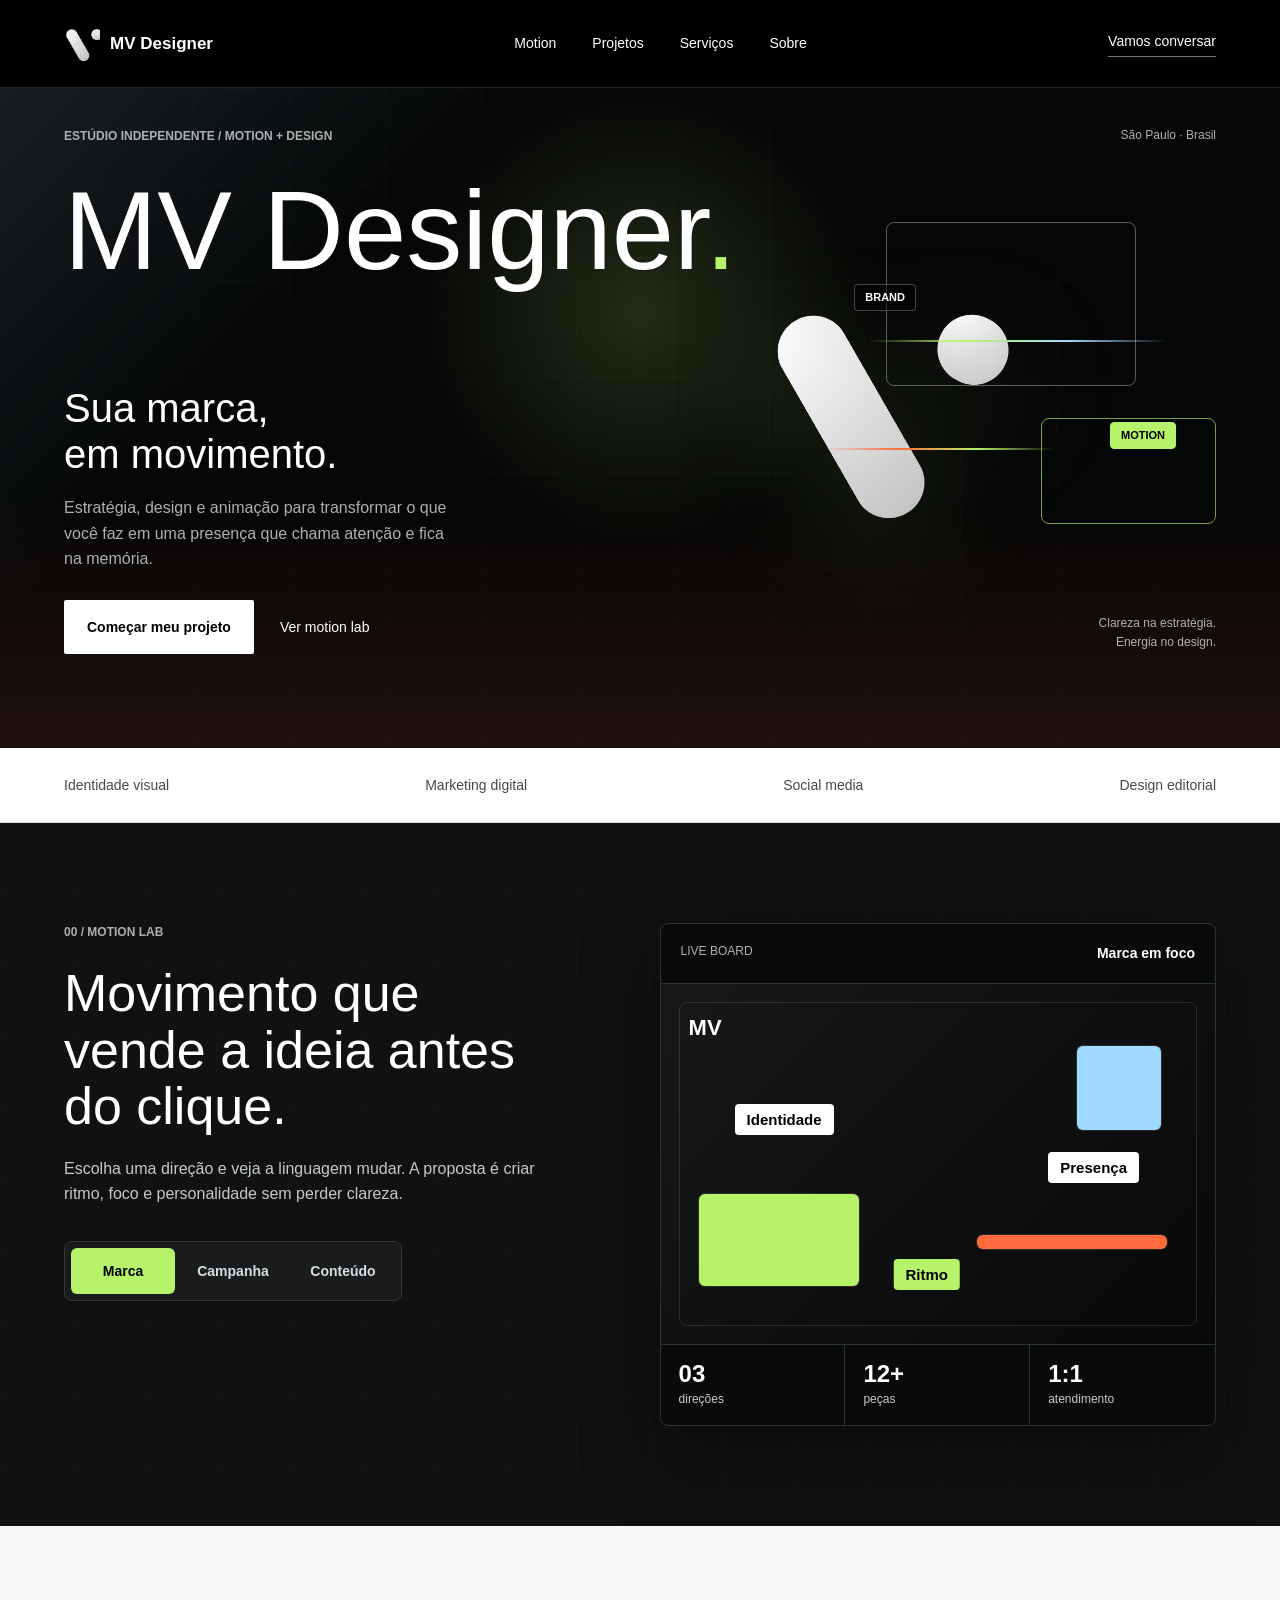
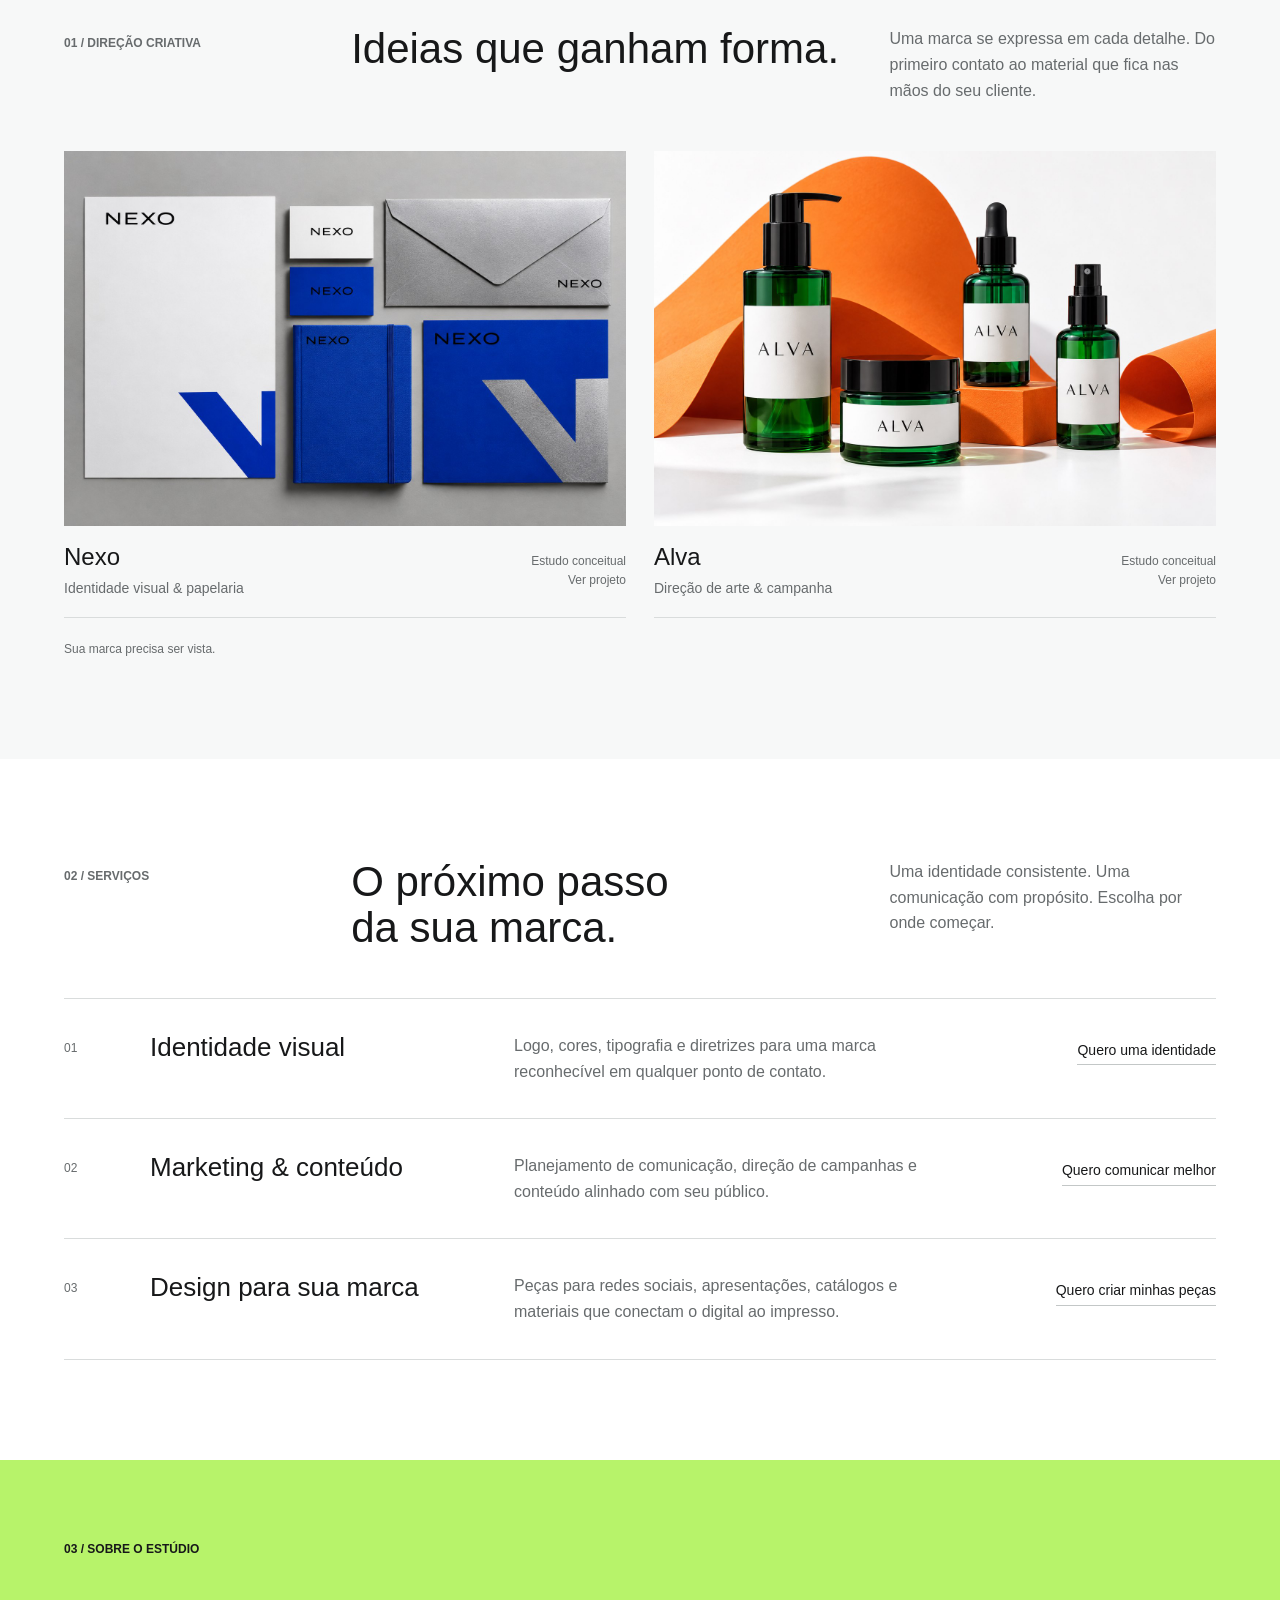
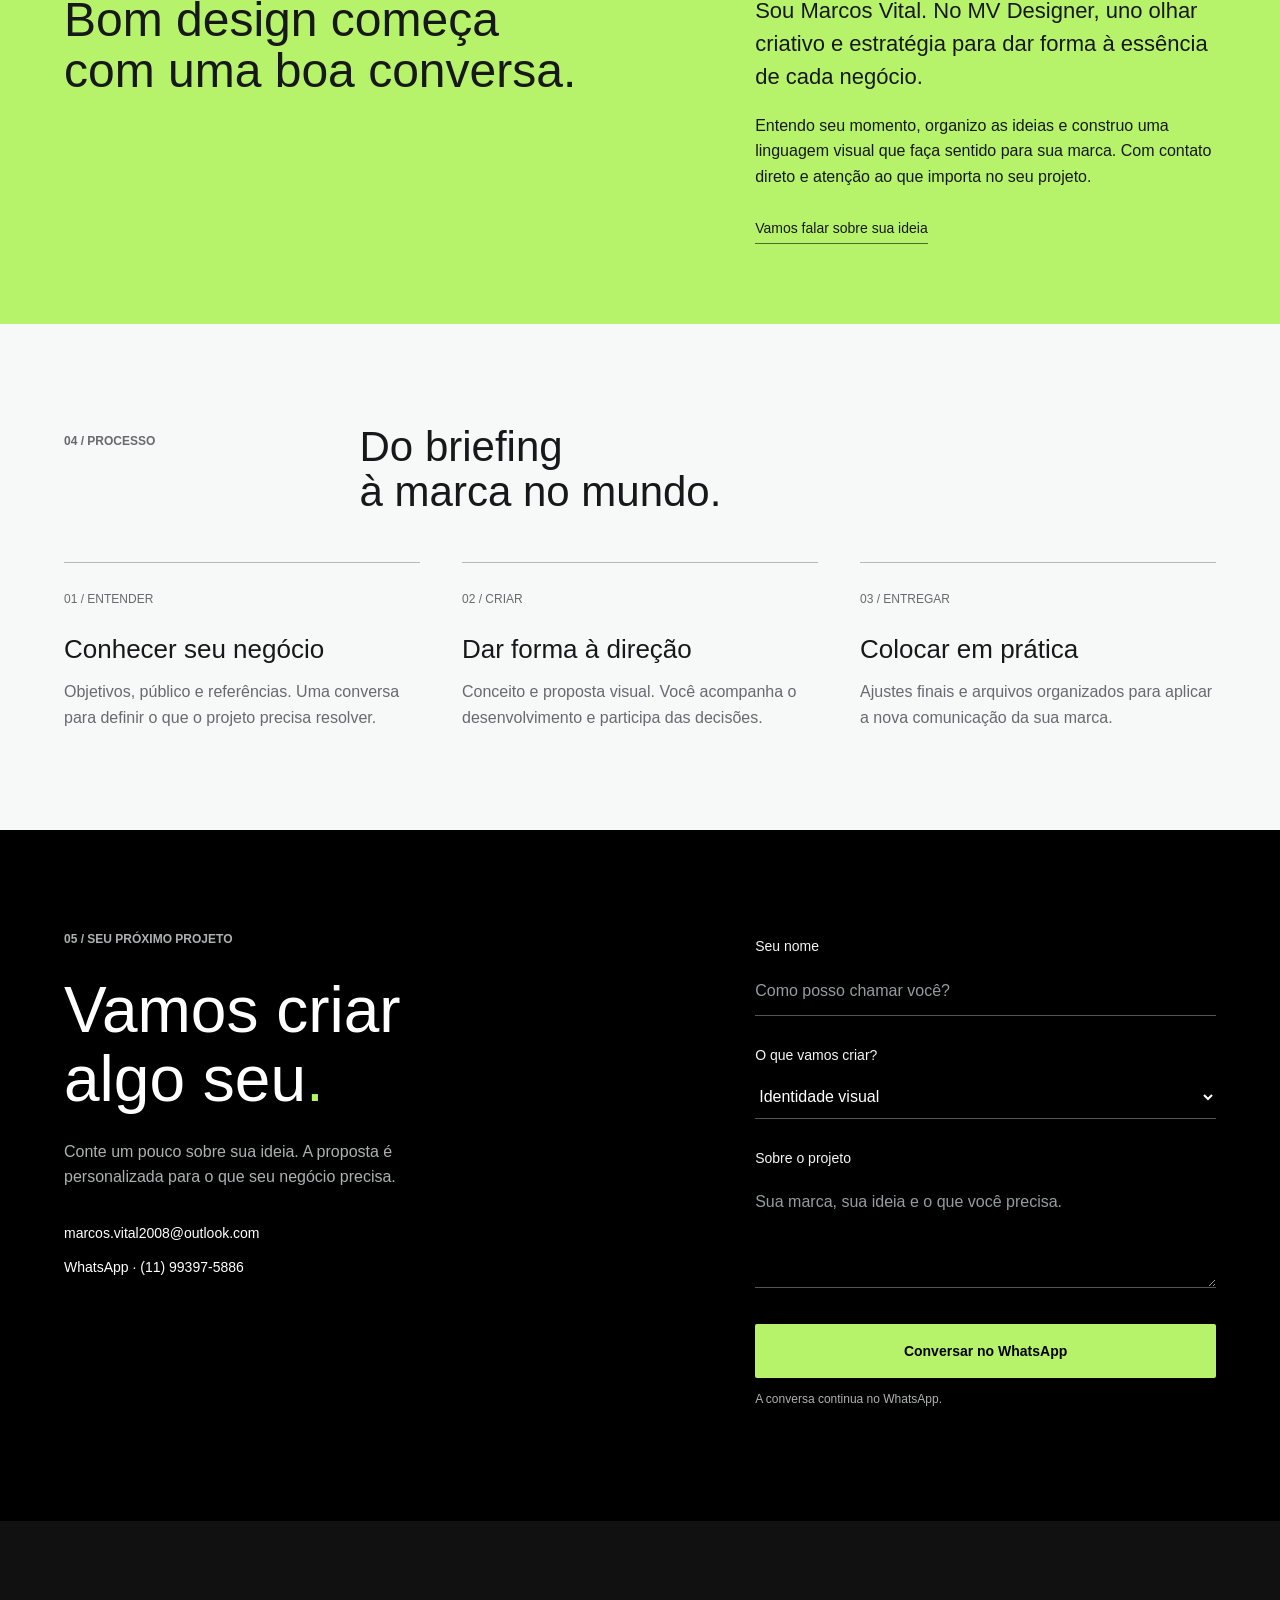
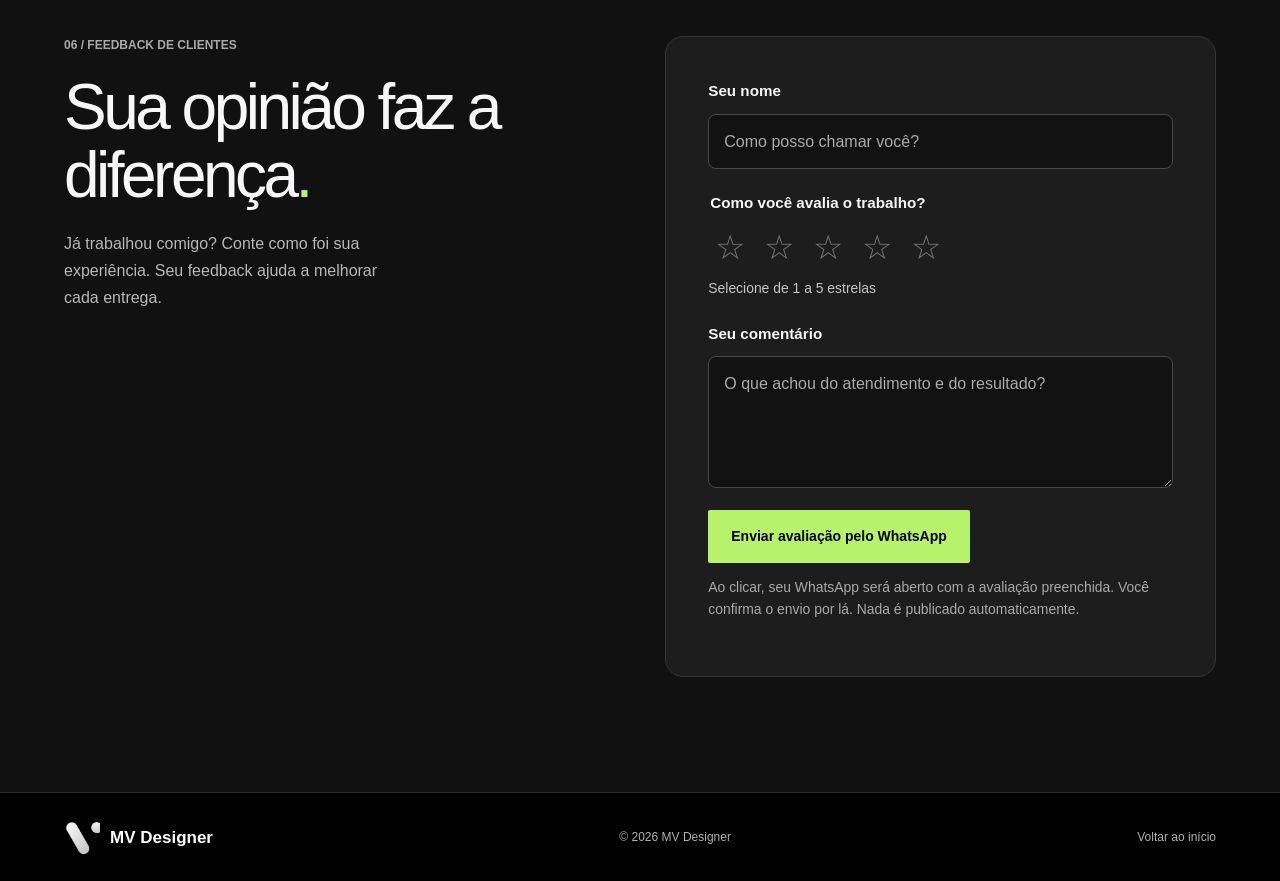
==== commit cc130f71: "Move client feedback to last section after contact" ====
--- a/index.html
+++ b/index.html
@@ -77,10 +77,11 @@
     <section class="section services" id="servicos" aria-labelledby="services-title"><div class="section-heading"><p class="eyebrow">02 / SERVIÇOS</p><h2 id="services-title">O próximo passo<br>da sua marca.</h2><p>Uma identidade consistente. Uma comunicação com propósito. Escolha por onde começar.</p></div><div class="service-list"><article class="service-row"><span class="service-number">01</span><h3>Identidade visual</h3><p>Logo, cores, tipografia e diretrizes para uma marca reconhecível em qualquer ponto de contato.</p><a class="service-link" href="#contato" data-service="Identidade visual">Quero uma identidade</a></article><article class="service-row"><span class="service-number">02</span><h3>Marketing & conteúdo</h3><p>Planejamento de comunicação, direção de campanhas e conteúdo alinhado com seu público.</p><a class="service-link" href="#contato" data-service="Marketing e conteúdo">Quero comunicar melhor</a></article><article class="service-row"><span class="service-number">03</span><h3>Design para sua marca</h3><p>Peças para redes sociais, apresentações, catálogos e materiais que conectam o digital ao impresso.</p><a class="service-link" href="#contato" data-service="Design gráfico e editorial">Quero criar minhas peças</a></article></div></section>
     <section class="section about" id="sobre" aria-labelledby="about-title"><p class="eyebrow">03 / SOBRE O ESTÚDIO</p><div class="about-layout"><h2 id="about-title">Bom design começa<br>com uma boa conversa.</h2><div><p class="about-lead">Sou Marcos Vital. No MV Designer, uno olhar criativo e estratégia para dar forma à essência de cada negócio.</p><p>Entendo seu momento, organizo as ideias e construo uma linguagem visual que faça sentido para sua marca. Com contato direto e atenção ao que importa no seu projeto.</p><a class="text-link" href="#contato">Vamos falar sobre sua ideia</a></div></div></section>
     <section class="section process" aria-labelledby="process-title"><div class="section-heading"><p class="eyebrow">04 / PROCESSO</p><h2 id="process-title">Do briefing<br>à marca no mundo.</h2></div><ol class="process-list"><li><span>01 / ENTENDER</span><h3>Conhecer seu negócio</h3><p>Objetivos, público e referências. Uma conversa para definir o que o projeto precisa resolver.</p></li><li><span>02 / CRIAR</span><h3>Dar forma à direção</h3><p>Conceito e proposta visual. Você acompanha o desenvolvimento e participa das decisões.</p></li><li><span>03 / ENTREGAR</span><h3>Colocar em prática</h3><p>Ajustes finais e arquivos organizados para aplicar a nova comunicação da sua marca.</p></li></ol></section>
+    <section class="section contact" id="contato" aria-labelledby="contact-title"><div class="contact-intro"><p class="eyebrow">05 / SEU PRÓXIMO PROJETO</p><h2 id="contact-title">Vamos criar<br>algo seu<span>.</span></h2><p>Conte um pouco sobre sua ideia. A proposta é personalizada para o que seu negócio precisa.</p><a class="contact-detail" href="mailto:marcos.vital2008@outlook.com">marcos.vital2008@outlook.com</a><a class="contact-detail" href="https://wa.me/5511993975886" target="_blank" rel="noopener noreferrer">WhatsApp · (11) 99397-5886</a></div><form id="brief-form" class="brief-form"><div class="field"><label for="name">Seu nome</label><input id="name" name="name" autocomplete="name" placeholder="Como posso chamar você?" maxlength="100" required></div><div class="field"><label for="service">O que vamos criar?</label><select id="service" name="service"><option>Identidade visual</option><option>Marketing e conteúdo</option><option>Design gráfico e editorial</option><option>Um projeto completo</option><option>Ainda quero conversar</option></select></div><div class="field"><label for="message">Sobre o projeto</label><textarea id="message" name="message" rows="3" maxlength="2000" placeholder="Sua marca, sua ideia e o que você precisa." required></textarea></div><button class="button button-accent" type="submit">Conversar no WhatsApp</button><p class="form-note">A conversa continua no WhatsApp.</p><p class="form-status" id="form-status" role="status"></p></form></section>
     <section class="section feedback-section" id="feedback" aria-labelledby="feedback-title">
       <div class="feedback-layout">
         <div class="feedback-intro">
-          <p class="eyebrow">05 / FEEDBACK DE CLIENTES</p>
+          <p class="eyebrow">06 / FEEDBACK DE CLIENTES</p>
           <h2 id="feedback-title">Sua opinião faz a diferença<span class="title-period">.</span></h2>
           <p>Já trabalhou comigo? Conte como foi sua experiência. Seu feedback ajuda a melhorar cada entrega.</p>
         </div>
@@ -104,7 +105,6 @@
         </form>
       </div>
     </section>
-    <section class="section contact" id="contato" aria-labelledby="contact-title"><div class="contact-intro"><p class="eyebrow">06 / SEU PRÓXIMO PROJETO</p><h2 id="contact-title">Vamos criar<br>algo seu<span>.</span></h2><p>Conte um pouco sobre sua ideia. A proposta é personalizada para o que seu negócio precisa.</p><a class="contact-detail" href="mailto:marcos.vital2008@outlook.com">marcos.vital2008@outlook.com</a><a class="contact-detail" href="https://wa.me/5511993975886" target="_blank" rel="noopener noreferrer">WhatsApp · (11) 99397-5886</a></div><form id="brief-form" class="brief-form"><div class="field"><label for="name">Seu nome</label><input id="name" name="name" autocomplete="name" placeholder="Como posso chamar você?" maxlength="100" required></div><div class="field"><label for="service">O que vamos criar?</label><select id="service" name="service"><option>Identidade visual</option><option>Marketing e conteúdo</option><option>Design gráfico e editorial</option><option>Um projeto completo</option><option>Ainda quero conversar</option></select></div><div class="field"><label for="message">Sobre o projeto</label><textarea id="message" name="message" rows="3" maxlength="2000" placeholder="Sua marca, sua ideia e o que você precisa." required></textarea></div><button class="button button-accent" type="submit">Conversar no WhatsApp</button><p class="form-note">A conversa continua no WhatsApp.</p><p class="form-status" id="form-status" role="status"></p></form></section>
   </main>
   <footer class="site-footer"><a class="brand" href="#inicio"><span class="brand-mark"><img src="assets/logo.png" alt="" width="1080" height="1080" loading="lazy"></span><span>MV Designer</span></a><p>© <span id="year">2026</span> MV Designer</p><a href="#inicio">Voltar ao início</a></footer>
   <dialog id="project-dialog" class="project-dialog" aria-labelledby="dialog-title"><button class="dialog-close" type="button" aria-label="Fechar projeto"><span></span><span></span></button><img id="dialog-image" src="assets/logo.png" alt="" width="1536" height="1024"><div class="dialog-content"><p class="eyebrow">ESTUDO CONCEITUAL</p><h2 id="dialog-title"></h2><p id="dialog-description"></p><a class="button button-dark" href="#contato" id="dialog-contact">Quero um projeto assim</a></div></dialog>
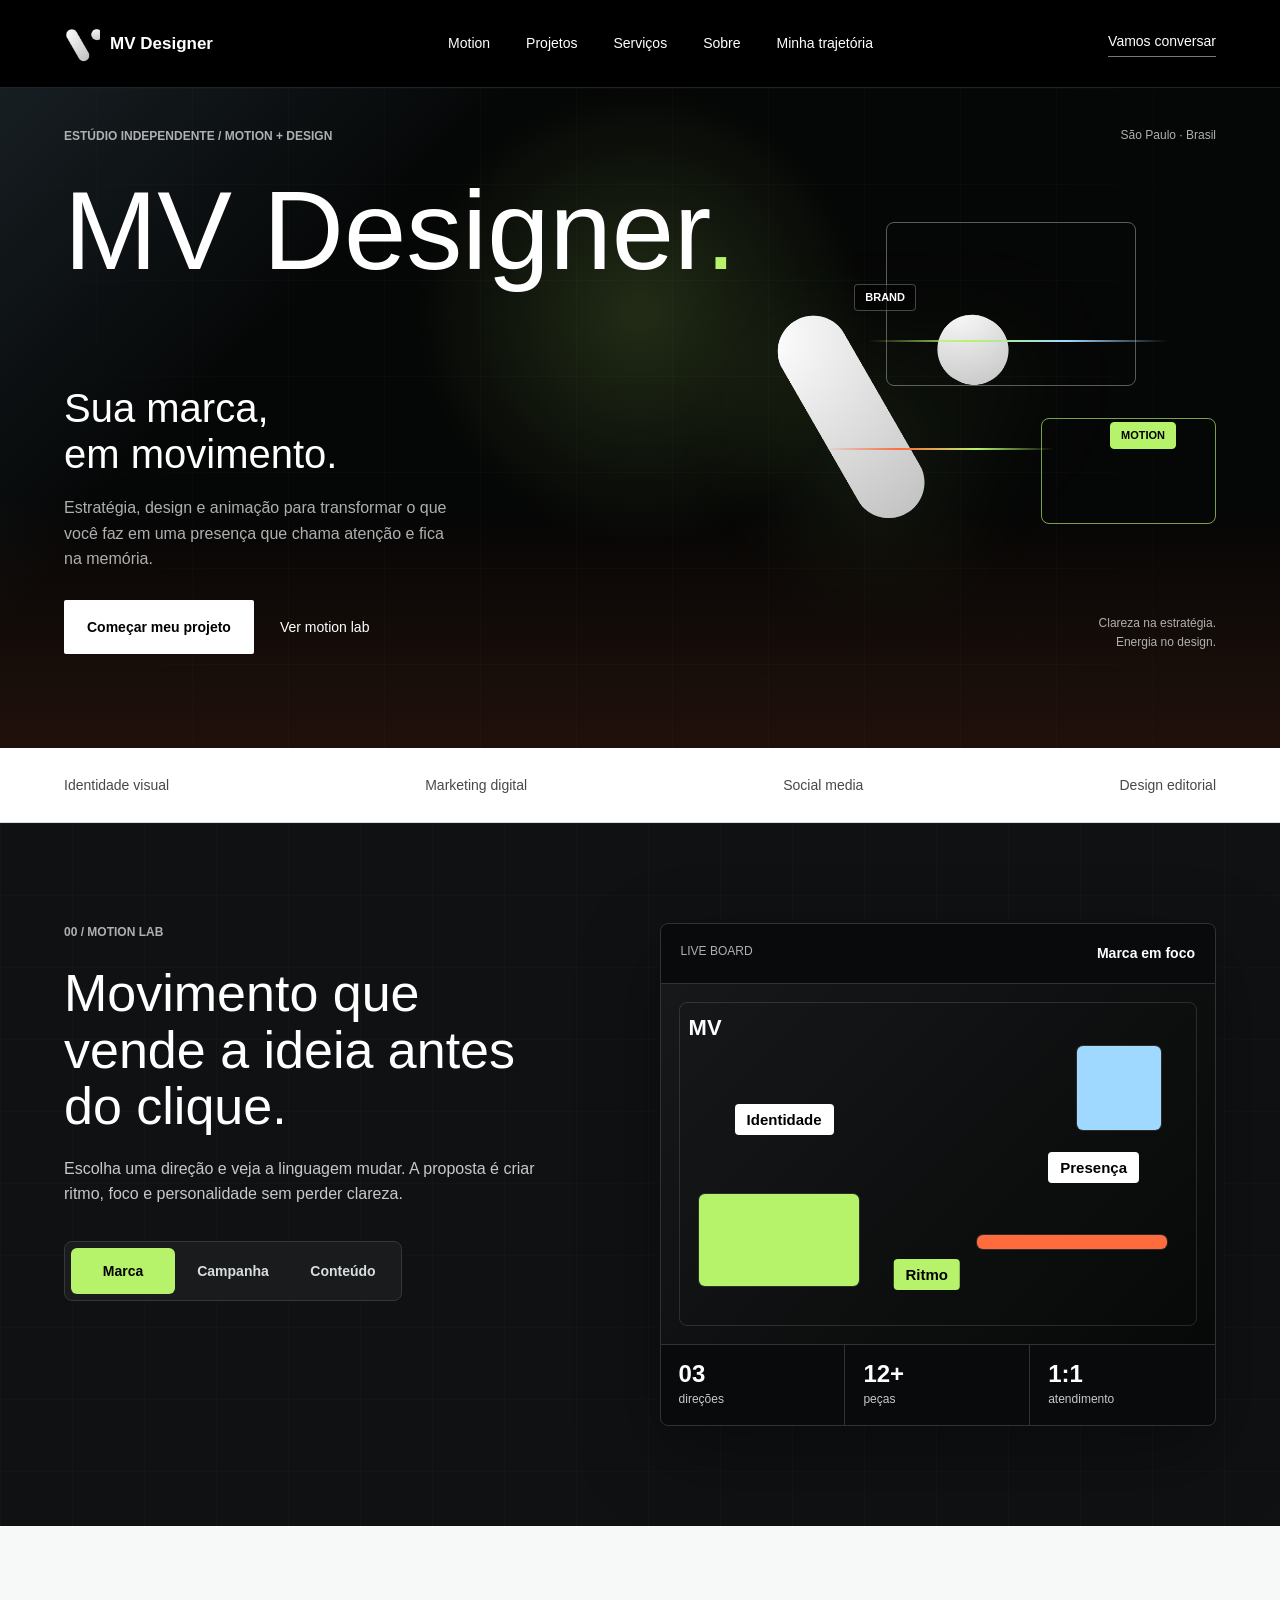
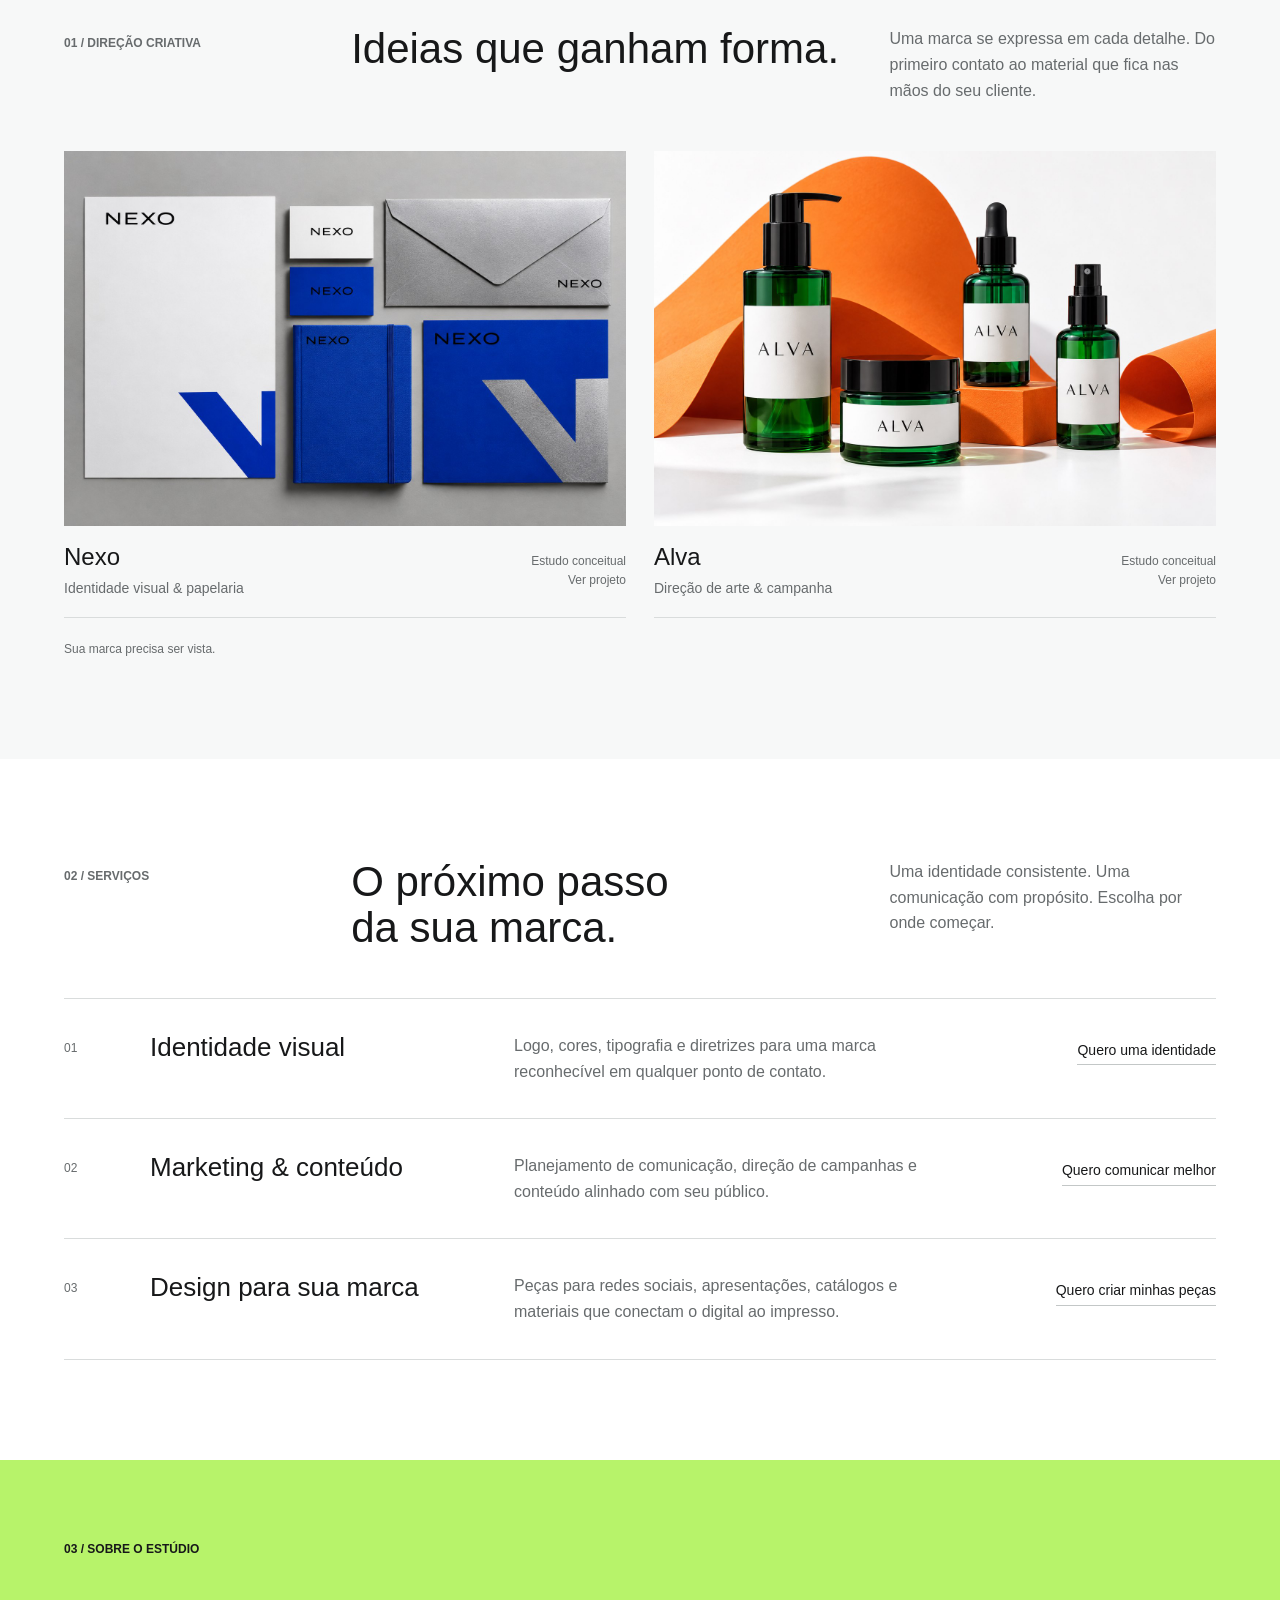
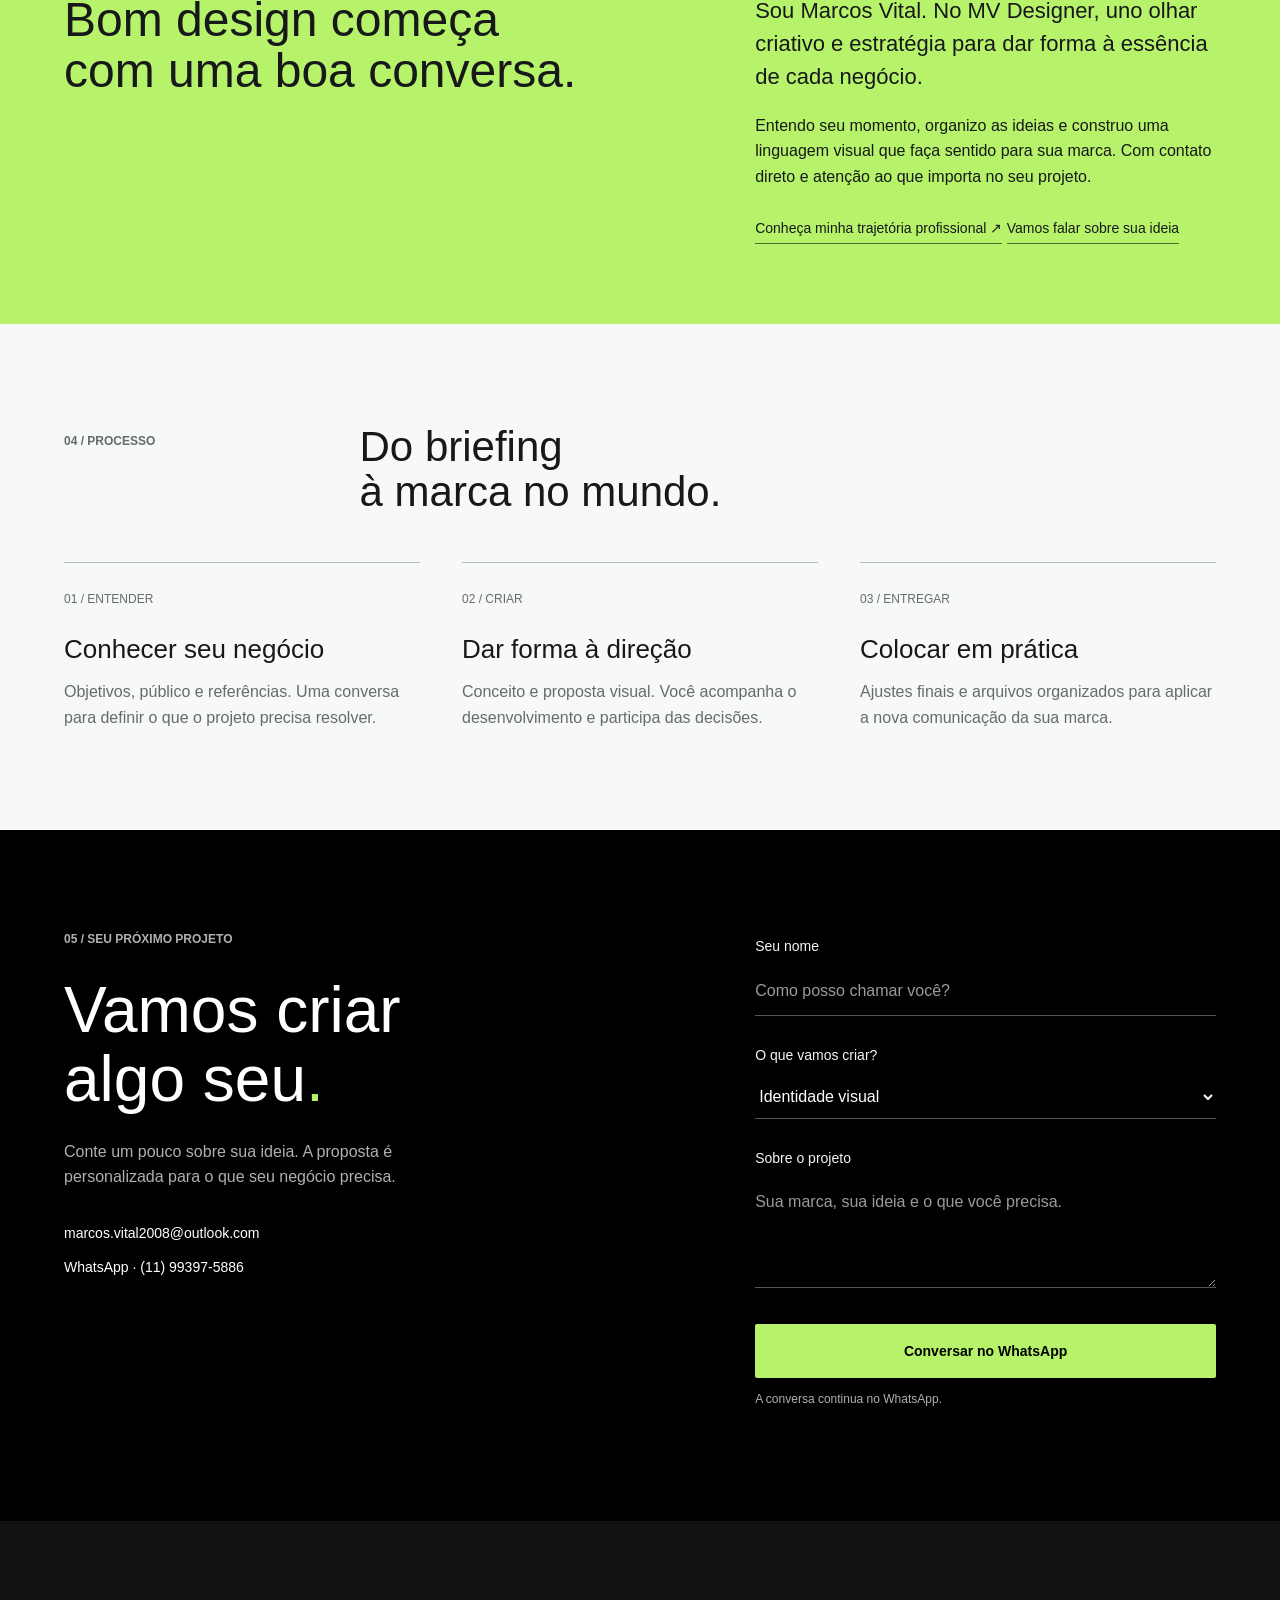
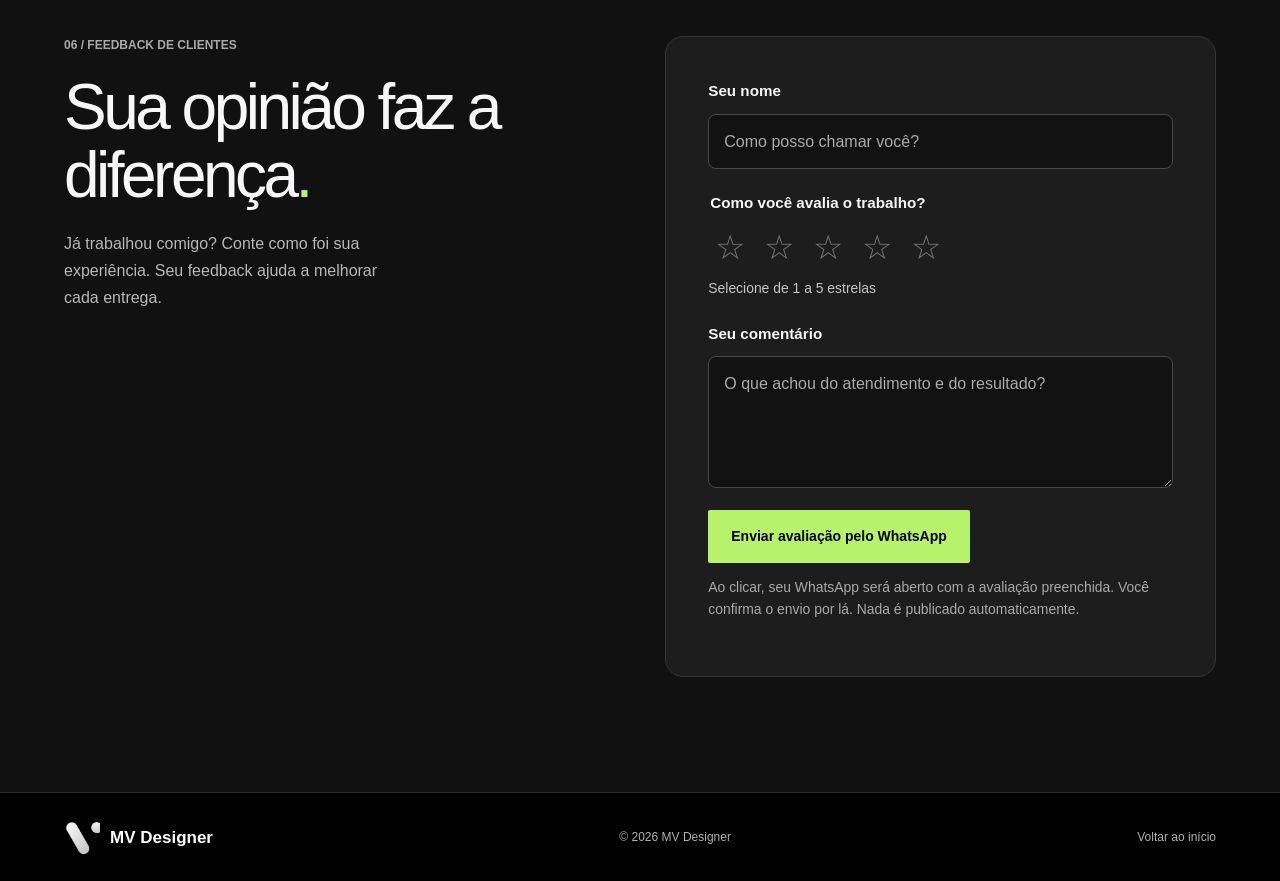
==== commit 8fa3ab9f: "Link new about page from desktop mobile menus and bio section" ====
--- a/index.html
+++ b/index.html
@@ -15,7 +15,7 @@
   <header class="site-header">
     <div class="scroll-progress" aria-hidden="true"></div>
     <a class="brand" href="#inicio" aria-label="MV Designer, início"><span class="brand-mark"><img src="assets/logo.png" alt="" width="1080" height="1080"></span><span>MV Designer</span></a>
-    <nav class="desktop-nav" aria-label="Navegação principal"><a href="#motion">Motion</a><a href="#projetos">Projetos</a><a href="#servicos">Serviços</a><a href="#sobre">Sobre</a></nav>
+    <nav class="desktop-nav" aria-label="Navegação principal"><a href="#motion">Motion</a><a href="#projetos">Projetos</a><a href="#servicos">Serviços</a><a href="#sobre">Sobre</a><a href="sobre-mim.html">Minha trajetória</a></nav>
     <a class="header-cta" href="#contato">Vamos conversar</a>
     <button class="menu-toggle" type="button" aria-label="Abrir menu" aria-controls="mobile-menu" aria-expanded="false"><span></span><span></span></button>
     <nav class="mobile-nav" id="mobile-menu" aria-label="Navegação móvel" hidden><a href="#motion">Motion</a><a href="#projetos">Projetos</a><a href="#servicos">Serviços</a><a href="#sobre">Sobre</a><a href="#contato">Vamos conversar</a></nav>
@@ -75,7 +75,7 @@
       <p class="project-note">Sua marca precisa ser vista.</p>
     </section>
     <section class="section services" id="servicos" aria-labelledby="services-title"><div class="section-heading"><p class="eyebrow">02 / SERVIÇOS</p><h2 id="services-title">O próximo passo<br>da sua marca.</h2><p>Uma identidade consistente. Uma comunicação com propósito. Escolha por onde começar.</p></div><div class="service-list"><article class="service-row"><span class="service-number">01</span><h3>Identidade visual</h3><p>Logo, cores, tipografia e diretrizes para uma marca reconhecível em qualquer ponto de contato.</p><a class="service-link" href="#contato" data-service="Identidade visual">Quero uma identidade</a></article><article class="service-row"><span class="service-number">02</span><h3>Marketing & conteúdo</h3><p>Planejamento de comunicação, direção de campanhas e conteúdo alinhado com seu público.</p><a class="service-link" href="#contato" data-service="Marketing e conteúdo">Quero comunicar melhor</a></article><article class="service-row"><span class="service-number">03</span><h3>Design para sua marca</h3><p>Peças para redes sociais, apresentações, catálogos e materiais que conectam o digital ao impresso.</p><a class="service-link" href="#contato" data-service="Design gráfico e editorial">Quero criar minhas peças</a></article></div></section>
-    <section class="section about" id="sobre" aria-labelledby="about-title"><p class="eyebrow">03 / SOBRE O ESTÚDIO</p><div class="about-layout"><h2 id="about-title">Bom design começa<br>com uma boa conversa.</h2><div><p class="about-lead">Sou Marcos Vital. No MV Designer, uno olhar criativo e estratégia para dar forma à essência de cada negócio.</p><p>Entendo seu momento, organizo as ideias e construo uma linguagem visual que faça sentido para sua marca. Com contato direto e atenção ao que importa no seu projeto.</p><a class="text-link" href="#contato">Vamos falar sobre sua ideia</a></div></div></section>
+    <section class="section about" id="sobre" aria-labelledby="about-title"><p class="eyebrow">03 / SOBRE O ESTÚDIO</p><div class="about-layout"><h2 id="about-title">Bom design começa<br>com uma boa conversa.</h2><div><p class="about-lead">Sou Marcos Vital. No MV Designer, uno olhar criativo e estratégia para dar forma à essência de cada negócio.</p><p>Entendo seu momento, organizo as ideias e construo uma linguagem visual que faça sentido para sua marca. Com contato direto e atenção ao que importa no seu projeto.</p><a class="text-link" href="sobre-mim.html">Conheça minha trajetória profissional ↗</a> <a class="text-link" href="#contato">Vamos falar sobre sua ideia</a></div></div></section>
     <section class="section process" aria-labelledby="process-title"><div class="section-heading"><p class="eyebrow">04 / PROCESSO</p><h2 id="process-title">Do briefing<br>à marca no mundo.</h2></div><ol class="process-list"><li><span>01 / ENTENDER</span><h3>Conhecer seu negócio</h3><p>Objetivos, público e referências. Uma conversa para definir o que o projeto precisa resolver.</p></li><li><span>02 / CRIAR</span><h3>Dar forma à direção</h3><p>Conceito e proposta visual. Você acompanha o desenvolvimento e participa das decisões.</p></li><li><span>03 / ENTREGAR</span><h3>Colocar em prática</h3><p>Ajustes finais e arquivos organizados para aplicar a nova comunicação da sua marca.</p></li></ol></section>
     <section class="section contact" id="contato" aria-labelledby="contact-title"><div class="contact-intro"><p class="eyebrow">05 / SEU PRÓXIMO PROJETO</p><h2 id="contact-title">Vamos criar<br>algo seu<span>.</span></h2><p>Conte um pouco sobre sua ideia. A proposta é personalizada para o que seu negócio precisa.</p><a class="contact-detail" href="mailto:marcos.vital2008@outlook.com">marcos.vital2008@outlook.com</a><a class="contact-detail" href="https://wa.me/5511993975886" target="_blank" rel="noopener noreferrer">WhatsApp · (11) 99397-5886</a></div><form id="brief-form" class="brief-form"><div class="field"><label for="name">Seu nome</label><input id="name" name="name" autocomplete="name" placeholder="Como posso chamar você?" maxlength="100" required></div><div class="field"><label for="service">O que vamos criar?</label><select id="service" name="service"><option>Identidade visual</option><option>Marketing e conteúdo</option><option>Design gráfico e editorial</option><option>Um projeto completo</option><option>Ainda quero conversar</option></select></div><div class="field"><label for="message">Sobre o projeto</label><textarea id="message" name="message" rows="3" maxlength="2000" placeholder="Sua marca, sua ideia e o que você precisa." required></textarea></div><button class="button button-accent" type="submit">Conversar no WhatsApp</button><p class="form-note">A conversa continua no WhatsApp.</p><p class="form-status" id="form-status" role="status"></p></form></section>
     <section class="section feedback-section" id="feedback" aria-labelledby="feedback-title">
